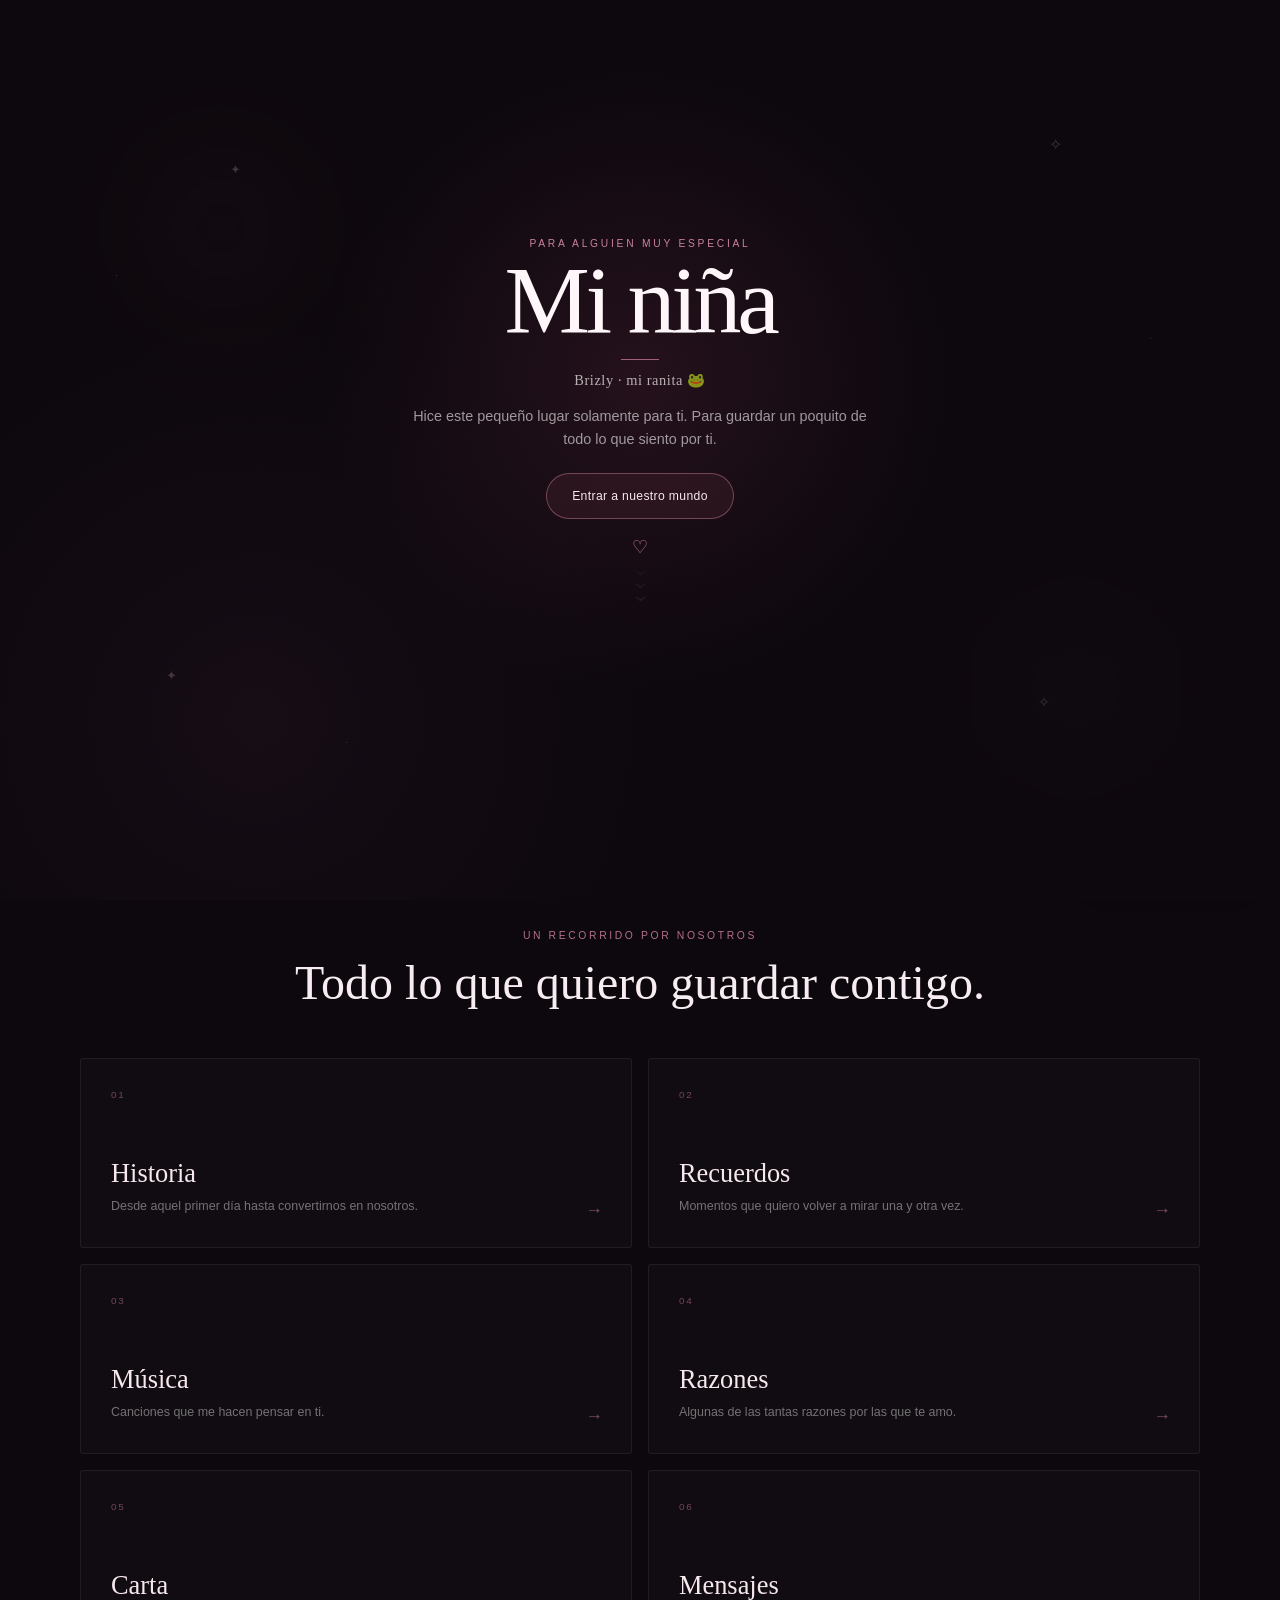
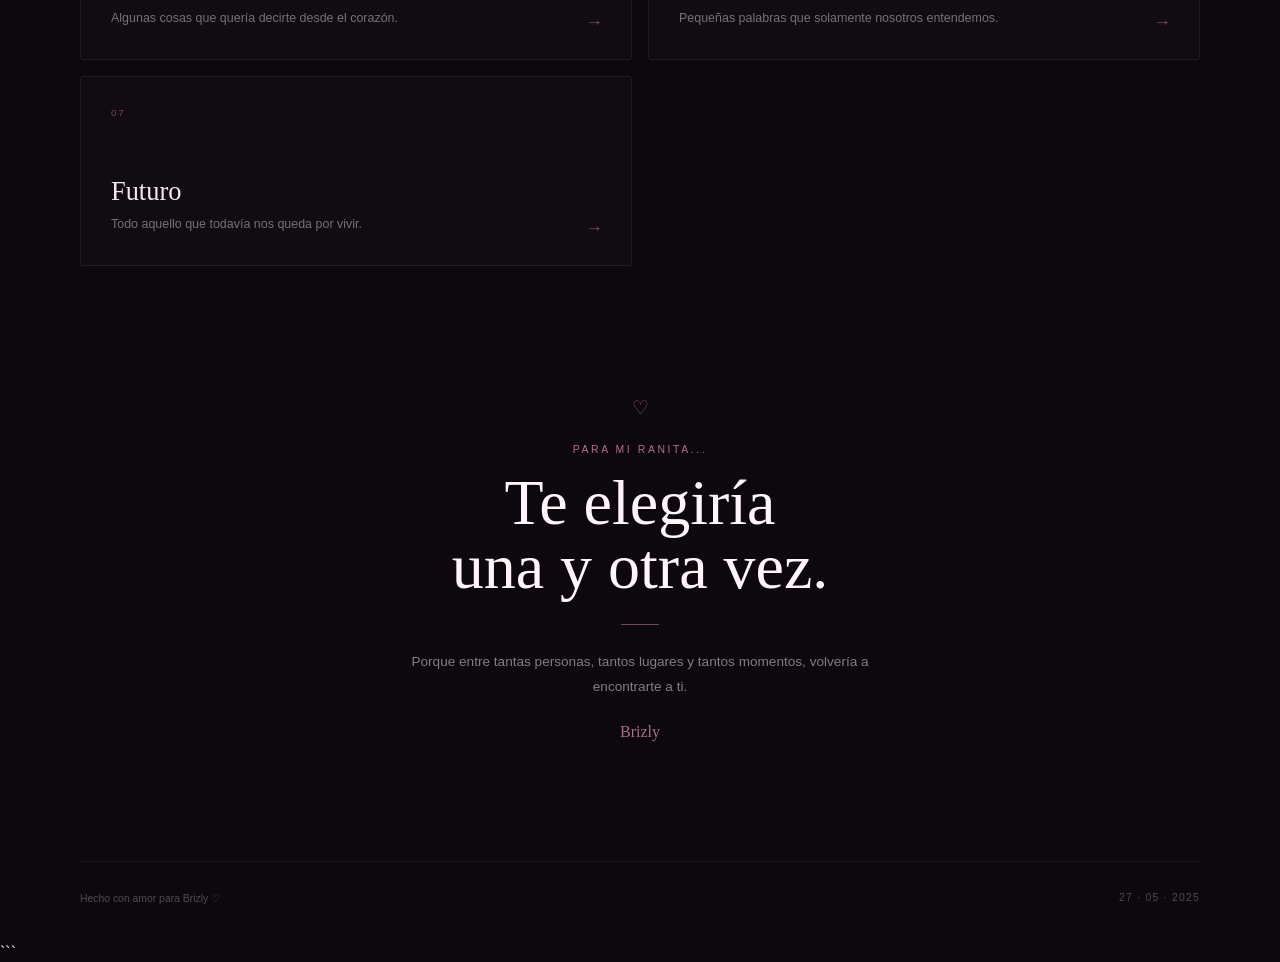
==== index.html @ 395d3259 "Add files via upload" ====
```html
<!DOCTYPE html>
<html lang="es">

<head>

    <meta charset="UTF-8">

    <meta
        name="viewport"
        content="width=device-width, initial-scale=1.0"
    >

    <title>Para Brizly ♡</title>

    <link
        rel="stylesheet"
        href="css/style.css"
    >

</head>


<body>


    <!-- =====================================================
         PANTALLA DE BIENVENIDA
         ===================================================== -->

    <section class="welcome-screen">

        <div class="welcome-glow welcome-glow-one"></div>
        <div class="welcome-glow welcome-glow-two"></div>

        <div class="welcome-stars">

            <span>✦</span>
            <span>·</span>
            <span>✧</span>
            <span>·</span>
            <span>✦</span>
            <span>·</span>
            <span>✧</span>

        </div>


        <div class="welcome-content">

            <p class="welcome-small">
                Para alguien muy especial
            </p>


            <h1>
                Mi niña
            </h1>


            <div class="welcome-line"></div>


            <p class="welcome-ranita">
                Brizly · mi ranita 🐸
            </p>


            <p class="welcome-description">

                Hice este pequeño lugar solamente para ti.
                Para guardar un poquito de todo lo que siento
                por ti.

            </p>


            <button class="enter-button">
                Entrar a nuestro mundo
            </button>


            <div class="welcome-heart">
                ♡
            </div>


            <!-- =================================================
                 GUÍA HACIA EL BOTÓN SECRETO
                 ================================================= -->

            <div class="hidden-button-guide">

                <span class="guide-arrow">⌄</span>
                <span class="guide-arrow">⌄</span>
                <span class="guide-arrow">⌄</span>

            </div>


            <!-- =================================================
                 BOTÓN SECRETO
                 ================================================= -->

            <a
                href="pages/mensaje-secreto.html"
                class="secret-button"
                aria-label="Mensaje secreto"
            >
                ♡
            </a>

        </div>

    </section>



    <!-- =====================================================
         REPRODUCTOR DE MÚSICA PERMANENTE
         
         IMPORTANTE:
         Este elemento está FUERA del contenido SPA.
         Por eso no se destruye al cambiar de sección.
         ===================================================== -->

    <audio
        id="love-audio"
        preload="auto"
    >

        <source
            src="audio/nuestra-cancion.mp3"
            type="audio/mpeg"
        >

        Tu navegador no puede reproducir este audio.

    </audio>


    <div class="love-music-player">

        <button
            type="button"
            class="music-toggle"
            id="music-toggle"
            aria-label="Reproducir nuestra canción"
        >
            ♫
        </button>


        <div class="music-player-info">

            <span class="music-player-label">
                Nuestra canción
            </span>


            <span
                class="music-player-status"
                id="music-status"
            >
                Pausada
            </span>

        </div>

    </div>



    <!-- =====================================================
         MENÚ PRINCIPAL
         ===================================================== -->

    <main
        class="home-screen"
        id="menu"
    >


        <header class="site-header">

            <a
                href="index.html#menu"
                class="site-logo"
            >
                Brizly <span>♡</span>
            </a>


            <nav class="site-nav">

                <a href="pages/historia.html">
                    Historia
                </a>

                <a href="pages/recuerdos.html">
                    Recuerdos
                </a>

                <a href="pages/musica.html">
                    Música
                </a>

                <a href="pages/razones.html">
                    Razones
                </a>

                <a href="pages/carta.html">
                    Carta
                </a>

                <a href="pages/mensajes.html">
                    Mensajes
                </a>

                <a href="pages/futuro.html">
                    Futuro
                </a>

            </nav>

        </header>



        <!-- =====================================================
             HERO
             ===================================================== -->

        <section class="home-hero">

            <div class="home-hero-glow"></div>


            <p class="eyebrow">
                Nuestro pequeño mundo
            </p>


            <h2>

                Mi niña,<br>
                mi ranita.

            </h2>


            <div class="hero-line"></div>


            <p class="home-intro">

                No tomes este pequeño obsequio como una despedida
                o algo malo, quisiera que lo tomes como lo que es,
                un homenaje al amor ♡

            </p>

        </section>



        <!-- =====================================================
             CONTADOR
             ===================================================== -->

        <section class="love-counter">

            <div class="love-counter-label">
                Desde aquel día...
            </div>


            <div class="love-counter-values">

                <div class="counter-unit">

                    <strong id="counter-years">
                        0
                    </strong>

                    <span>
                        años
                    </span>

                </div>


                <div class="counter-separator">
                    ·
                </div>


                <div class="counter-unit">

                    <strong id="counter-months">
                        0
                    </strong>

                    <span>
                        meses
                    </span>

                </div>


                <div class="counter-separator">
                    ·
                </div>


                <div class="counter-unit">

                    <strong id="counter-days">
                        0
                    </strong>

                    <span>
                        días
                    </span>

                </div>

            </div>


            <div class="love-counter-date">
                27 · 05 · 2025
            </div>


            <div class="love-counter-running">
                y contando ♡
            </div>

        </section>



        <!-- =====================================================
             MENÚ DE SECCIONES
             ===================================================== -->

        <section class="home-menu">

            <div class="section-heading">

                <p class="eyebrow">
                    Un recorrido por nosotros
                </p>


                <h3>
                    Todo lo que quiero guardar contigo.
                </h3>

            </div>



            <div class="menu-grid">


                <!-- HISTORIA -->

                <a
                    href="pages/historia.html"
                    class="menu-card menu-card-history"
                >

                    <span class="menu-number">
                        01
                    </span>


                    <div class="menu-card-content">

                        <h4>
                            Historia
                        </h4>

                        <p>

                            Desde aquel primer día
                            hasta convertirnos en nosotros.

                        </p>

                    </div>


                    <span class="menu-arrow">
                        →
                    </span>

                </a>



                <!-- RECUERDOS -->

                <a
                    href="pages/recuerdos.html"
                    class="menu-card menu-card-memories"
                >

                    <span class="menu-number">
                        02
                    </span>


                    <div class="menu-card-content">

                        <h4>
                            Recuerdos
                        </h4>

                        <p>

                            Momentos que quiero volver
                            a mirar una y otra vez.

                        </p>

                    </div>


                    <span class="menu-arrow">
                        →
                    </span>

                </a>



                <!-- MÚSICA -->

                <a
                    href="pages/musica.html"
                    class="menu-card menu-card-music"
                >

                    <span class="menu-number">
                        03
                    </span>


                    <div class="menu-card-content">

                        <h4>
                            Música
                        </h4>

                        <p>

                            Canciones que me hacen
                            pensar en ti.

                        </p>

                    </div>


                    <span class="menu-arrow">
                        →
                    </span>

                </a>



                <!-- RAZONES -->

                <a
                    href="pages/razones.html"
                    class="menu-card menu-card-reasons"
                >

                    <span class="menu-number">
                        04
                    </span>


                    <div class="menu-card-content">

                        <h4>
                            Razones
                        </h4>

                        <p>

                            Algunas de las tantas razones
                            por las que te amo.

                        </p>

                    </div>


                    <span class="menu-arrow">
                        →
                    </span>

                </a>



                <!-- CARTA -->

                <a
                    href="pages/carta.html"
                    class="menu-card menu-card-letter"
                >

                    <span class="menu-number">
                        05
                    </span>


                    <div class="menu-card-content">

                        <h4>
                            Carta
                        </h4>

                        <p>

                            Algunas cosas que quería
                            decirte desde el corazón.

                        </p>

                    </div>


                    <span class="menu-arrow">
                        →
                    </span>

                </a>



                <!-- MENSAJES -->

                <a
                    href="pages/mensajes.html"
                    class="menu-card menu-card-messages"
                >

                    <span class="menu-number">
                        06
                    </span>


                    <div class="menu-card-content">

                        <h4>
                            Mensajes
                        </h4>

                        <p>

                            Pequeñas palabras que
                            solamente nosotros entendemos.

                        </p>

                    </div>


                    <span class="menu-arrow">
                        →
                    </span>

                </a>



                <!-- FUTURO -->

                <a
                    href="pages/futuro.html"
                    class="menu-card menu-card-future"
                >

                    <span class="menu-number">
                        07
                    </span>


                    <div class="menu-card-content">

                        <h4>
                            Futuro
                        </h4>

                        <p>

                            Todo aquello que todavía
                            nos queda por vivir.

                        </p>

                    </div>


                    <span class="menu-arrow">
                        →
                    </span>

                </a>


            </div>

        </section>



        <!-- =====================================================
             FINAL
             ===================================================== -->

        <section class="home-ending">

            <div class="ending-decoration">
                ♡
            </div>


            <p class="eyebrow">
                Para mi ranita...
            </p>


            <h3>

                Te elegiría<br>
                una y otra vez.

            </h3>


            <div class="ending-line"></div>


            <p>

                Porque entre tantas personas,
                tantos lugares y tantos momentos,
                volvería a encontrarte a ti.

            </p>


            <strong>
                Brizly
            </strong>

        </section>



        <!-- =====================================================
             FOOTER
             ===================================================== -->

        <footer class="site-footer">

            <p>
                Hecho con amor para Brizly ♡
            </p>


            <span>
                27 · 05 · 2025
            </span>

        </footer>


    </main>



    <!-- =====================================================
         JAVASCRIPT
         ===================================================== -->

    <script src="Js/script.js"></script>

    <script src="audio/player.js"></script>

    <script src="Js/navigation.js"></script>


</body>

</html>
```
---- css/style.css ----
/* =========================================================
   RESET
   ========================================================= */

* {
    margin: 0;
    padding: 0;
    box-sizing: border-box;
}


html {
    scroll-behavior: smooth;
}


body {
    min-height: 100vh;

    color: #f7edf1;
    background: #0c080d;

    font-family:
        "Segoe UI",
        Arial,
        sans-serif;

    overflow-x: hidden;
}


a {
    color: inherit;
}


button {
    font-family: inherit;
}


/* =========================================================
   PANTALLA DE BIENVENIDA
   ========================================================= */

.welcome-screen {

    position: fixed;

    inset: 0;

    z-index: 100;

    display: flex;

    align-items: center;
    justify-content: center;

    min-height: 100vh;

    overflow: hidden;

    background:
        radial-gradient(
            circle at 50% 42%,
            rgba(125, 49, 78, 0.22),
            transparent 38%
        ),
        radial-gradient(
            circle at 20% 80%,
            rgba(92, 45, 77, 0.13),
            transparent 32%
        ),
        #0c080d;

    transition:
        opacity 0.7s ease,
        visibility 0.7s ease;
}


.welcome-hidden {

    opacity: 0;

    visibility: hidden;

    pointer-events: none;
}


/* =========================================================
   BRILLOS DE FONDO
   ========================================================= */

.welcome-glow {

    position: absolute;

    border-radius: 50%;

    filter: blur(70px);

    pointer-events: none;

    opacity: 0.25;
}


.welcome-glow-one {

    width: 240px;
    height: 240px;

    top: 12%;
    left: 8%;

    background: rgba(151, 63, 97, 0.20);
}


.welcome-glow-two {

    width: 280px;
    height: 280px;

    right: 5%;
    bottom: 8%;

    background: rgba(92, 48, 91, 0.18);
}


/* =========================================================
   ESTRELLAS
   ========================================================= */

.welcome-stars {

    position: absolute;

    inset: 0;

    pointer-events: none;
}


.welcome-stars span {

    position: absolute;

    color: rgba(255, 218, 230, 0.20);

    font-family: Georgia, serif;

    animation:
        welcomeStar 5s ease-in-out infinite;
}


.welcome-stars span:nth-child(1) {
    top: 18%;
    left: 18%;
    font-size: 0.8rem;
}


.welcome-stars span:nth-child(2) {
    top: 30%;
    left: 9%;
    font-size: 0.65rem;
    animation-delay: 0.7s;
}


.welcome-stars span:nth-child(3) {
    top: 15%;
    right: 17%;
    font-size: 1rem;
    animation-delay: 1.2s;
}


.welcome-stars span:nth-child(4) {
    top: 37%;
    right: 10%;
    font-size: 0.55rem;
    animation-delay: 1.8s;
}


.welcome-stars span:nth-child(5) {
    bottom: 24%;
    left: 13%;
    font-size: 0.8rem;
    animation-delay: 2.2s;
}


.welcome-stars span:nth-child(6) {
    bottom: 17%;
    left: 27%;
    font-size: 0.55rem;
    animation-delay: 2.8s;
}


.welcome-stars span:nth-child(7) {
    bottom: 21%;
    right: 18%;
    font-size: 0.9rem;
    animation-delay: 3.2s;
}


@keyframes welcomeStar {

    0%,
    100% {
        opacity: 0.18;
        transform: translateY(0);
    }

    50% {
        opacity: 0.55;
        transform: translateY(-5px);
    }

}


/* =========================================================
   CONTENIDO BIENVENIDA
   ========================================================= */

.welcome-content {

    position: relative;

    z-index: 3;

    width: min(620px, 88%);

    display: flex;

    flex-direction: column;

    align-items: center;

    justify-content: center;

    text-align: center;

    transform: translateY(-8px);
}


.welcome-small {

    margin-bottom: 9px;

    color: #c9829b;

    font-size: 0.64rem;

    text-transform: uppercase;

    letter-spacing: 0.27em;
}


.welcome-content h1 {

    margin: 0;

    color: #fff6f9;

    font-family:
        Georgia,
        "Times New Roman",
        serif;

    font-size:
        clamp(3.5rem, 8vw, 6rem);

    font-weight: 400;

    line-height: 0.9;

    letter-spacing: -0.045em;
}


.welcome-line {

    width: 38px;

    height: 1px;

    margin: 15px auto 13px;

    background:
        rgba(203, 123, 150, 0.75);
}


.welcome-ranita {

    color:
        rgba(255, 255, 255, 0.68);

    font-family:
        Georgia,
        serif;

    font-size: 0.9rem;

    line-height: 1;

    letter-spacing: 0.04em;
}


.welcome-description {

    max-width: 470px;

    margin: 17px auto 21px;

    color:
        rgba(255, 255, 255, 0.58);

    font-size: 0.9rem;

    line-height: 1.65;
}


/* =========================================================
   BOTÓN ENTRAR
   ========================================================= */

.enter-button {

    display: inline-flex;

    align-items: center;

    justify-content: center;

    min-height: 46px;

    padding: 0 25px;

    border:
        1px solid
        rgba(207, 130, 155, 0.45);

    border-radius: 30px;

    color: #f7e9ee;

    background:
        rgba(128, 62, 85, 0.16);

    text-decoration: none;

    font-size: 0.76rem;

    letter-spacing: 0.03em;

    cursor: pointer;

    transition:
        background 0.3s ease,
        border-color 0.3s ease,
        transform 0.3s ease,
        box-shadow 0.3s ease;
}


.enter-button:hover {

    background:
        rgba(145, 70, 96, 0.28);

    border-color:
        rgba(218, 142, 166, 0.70);

    transform:
        translateY(-2px);

    box-shadow:
        0 10px 30px
        rgba(119, 43, 72, 0.16);
}


/* =========================================================
   CORAZÓN DEBAJO DEL BOTÓN
   ========================================================= */

.welcome-heart {

    margin-top: 17px;

    color: #c87894;

    font-size: 1.15rem;

    animation:
        welcomeHeartPulse
        3s ease-in-out infinite;
}


@keyframes welcomeHeartPulse {

    0%,
    100% {
        opacity: 0.55;
        transform: scale(1);
    }

    50% {
        opacity: 1;
        transform: scale(1.08);
    }

}


/* =========================================================
   FLECHAS HACIA EL BOTÓN SECRETO
   ========================================================= */

.hidden-button-guide {

    position: relative;

    width: 55px;

    height: 52px;

    margin-top: 4px;

    display: flex;

    flex-direction: column;

    align-items: center;

    justify-content: flex-start;

    pointer-events: none;
}


.guide-arrow {

    display: block;

    height: 13px;

    color:
        rgba(200, 120, 148, 0.28);

    font-family:
        Arial,
        sans-serif;

    font-size: 1.15rem;

    font-weight: 300;

    line-height: 13px;

    transform:
        scaleX(1.35);

    animation:
        guideArrow
        2.4s
        ease-in-out
        infinite;
}


.guide-arrow:nth-child(1) {

    animation-delay: 0s;

    opacity: 0.22;
}


.guide-arrow:nth-child(2) {

    animation-delay: 0.18s;

    opacity: 0.30;
}


.guide-arrow:nth-child(3) {

    animation-delay: 0.36s;

    opacity: 0.38;
}


@keyframes guideArrow {

    0%,
    100% {
        transform:
            translateY(-2px)
            scaleX(1.35);
    }

    50% {
        transform:
            translateY(4px)
            scaleX(1.35);
    }

}


/* =========================================================
   BOTÓN SECRETO
   ========================================================= */

.secret-button {

    position: relative;

    display: flex;

    align-items: center;

    justify-content: center;

    width: 34px;

    height: 34px;

    margin-top: -2px;

    border:
        1px solid
        rgba(200, 120, 148, 0.10);

    border-radius: 50%;

    color:
        rgba(255, 220, 230, 0.16);

    background:
        rgba(128, 62, 85, 0.035);

    font-size: 0.85rem;

    line-height: 1;

    text-decoration: none;

    cursor: pointer;

    opacity: 0.16;

    transition:
        opacity 0.4s ease,
        border-color 0.4s ease,
        background 0.4s ease,
        transform 0.4s ease,
        box-shadow 0.4s ease;
}


.secret-button:hover {

    opacity: 0.85;

    border-color:
        rgba(200, 120, 148, 0.48);

    background:
        rgba(128, 62, 85, 0.16);

    color:
        rgba(255, 225, 235, 0.90);

    transform:
        scale(1.10);

    box-shadow:
        0 0 12px
        rgba(190, 91, 125, 0.16),

        0 0 28px
        rgba(190, 91, 125, 0.08);
}


.secret-button::after {

    content: "";

    position: absolute;

    inset: -5px;

    border-radius: 50%;

    border:
        1px solid
        rgba(200, 120, 148, 0.06);

    opacity: 0;

    transform:
        scale(0.8);

    transition:
        opacity 0.4s ease,
        transform 0.4s ease;
}


.secret-button:hover::after {

    opacity: 1;

    transform:
        scale(1);

    animation:
        secretGlow
        2s
        ease-in-out
        infinite;
}


@keyframes secretGlow {

    0%,
    100% {
        opacity: 0.25;
    }

    50% {
        opacity: 0.65;
    }

}


/* =========================================================
   HOME
   ========================================================= */

.home-screen {

    min-height: 100vh;

    background:
        radial-gradient(
            circle at 50% 0%,
            rgba(121, 50, 77, 0.12),
            transparent 32%
        ),
        #0c080d;

    opacity: 0;

    visibility: hidden;

    transition:
        opacity 0.8s ease,
        visibility 0.8s ease;
}


.home-visible {

    opacity: 1;

    visibility: visible;
}


/* =========================================================
   HEADER
   ========================================================= */

.site-header {

    position: relative;

    z-index: 20;

    width: min(1120px, 90%);

    margin: auto;

    padding: 27px 0;

    display: flex;

    align-items: center;

    justify-content: space-between;

    border-bottom:
        1px solid
        rgba(255, 255, 255, 0.055);
}


.site-logo {

    color: #f5dce5;

    font-family:
        Georgia,
        serif;

    font-size: 1.25rem;

    text-decoration: none;
}


.site-logo span {

    color: #bd6e8b;
}


.site-nav {

    display: flex;

    align-items: center;

    gap: 24px;
}


.site-nav a {

    color:
        rgba(255, 255, 255, 0.52);

    font-size: 0.72rem;

    text-decoration: none;

    transition:
        color 0.25s ease;
}


.site-nav a:hover {

    color: #e7a5ba;
}


/* =========================================================
   HOME HERO
   ========================================================= */

.home-hero {

    position: relative;

    width: min(900px, 90%);

    margin: auto;

    padding:
        125px
        0
        105px;

    text-align: center;
}


.home-hero-glow {

    position: absolute;

    width: 360px;
    height: 360px;

    top: 25px;
    left: 50%;

    transform:
        translateX(-50%);

    border-radius: 50%;

    background:
        rgba(124, 51, 80, 0.08);

    filter:
        blur(80px);

    pointer-events: none;
}


.eyebrow {

    color: #b66f88;

    font-size: 0.65rem;

    text-transform: uppercase;

    letter-spacing: 0.25em;
}


.home-hero h2 {

    position: relative;

    margin-top: 18px;

    color: #fff5f8;

    font-family:
        Georgia,
        serif;

    font-size:
        clamp(3.2rem, 7vw, 6rem);

    font-weight: 400;

    line-height: 0.98;

    letter-spacing: -0.04em;
}


.hero-line {

    width: 44px;

    height: 1px;

    margin: 27px auto;

    background:
        rgba(203, 123, 150, 0.60);
}


.home-intro {

    width: min(620px, 100%);

    margin: auto;

    color:
        rgba(255, 255, 255, 0.55);

    font-size: 0.95rem;

    line-height: 1.8;
}


/* =========================================================
   CONTADOR
   ========================================================= */

.love-counter {

    width: min(720px, 90%);

    margin:
        0 auto
        80px;

    padding:
        34px 25px;

    text-align: center;

    border-top:
        1px solid
        rgba(203, 123, 150, 0.14);

    border-bottom:
        1px solid
        rgba(203, 123, 150, 0.14);
}


.love-counter-label {

    margin-bottom: 18px;

    color:
        rgba(255, 255, 255, 0.48);

    font-family:
        Georgia,
        serif;

    font-size: 0.9rem;
}


.love-counter-values {

    display: flex;

    align-items: center;

    justify-content: center;

    gap: 20px;
}


.counter-unit {

    display: flex;

    flex-direction: column;

    gap: 4px;
}


.counter-unit strong {

    color: #f5dce5;

    font-family:
        Georgia,
        serif;

    font-size: 1.9rem;

    font-weight: 400;
}


.counter-unit span {

    color:
        rgba(255, 255, 255, 0.38);

    font-size: 0.62rem;

    text-transform: uppercase;

    letter-spacing: 0.14em;
}


.counter-separator {

    color:
        rgba(198, 112, 143, 0.50);

    font-size: 1.2rem;
}


.love-counter-date {

    margin-top: 20px;

    color:
        rgba(255, 255, 255, 0.30);

    font-size: 0.64rem;

    letter-spacing: 0.18em;
}


.love-counter-running {

    margin-top: 8px;

    color:
        rgba(199, 119, 147, 0.62);

    font-family:
        Georgia,
        serif;

    font-size: 0.75rem;
}


/* =========================================================
   MENÚ
   ========================================================= */

.home-menu {

    width: min(1120px, 90%);

    margin:
        0 auto
        130px;
}


.section-heading {

    margin-bottom: 48px;

    text-align: center;
}


.section-heading h3 {

    margin-top: 14px;

    color: #f7edf1;

    font-family:
        Georgia,
        serif;

    font-size:
        clamp(1.8rem, 4vw, 3rem);

    font-weight: 400;
}


.menu-grid {

    display: grid;

    grid-template-columns:
        repeat(2, 1fr);

    gap: 16px;
}


.menu-card {

    position: relative;

    min-height: 190px;

    padding: 30px;

    display: flex;

    flex-direction: column;

    justify-content: space-between;

    overflow: hidden;

    border:
        1px solid
        rgba(255, 255, 255, 0.065);

    border-radius: 3px;

    background:
        rgba(255, 255, 255, 0.018);

    text-decoration: none;

    transition:
        transform 0.35s ease,
        border-color 0.35s ease,
        background 0.35s ease;
}


.menu-card:hover {

    transform:
        translateY(-4px);

    border-color:
        rgba(202, 118, 148, 0.26);

    background:
        rgba(255, 255, 255, 0.035);
}


.menu-number {

    color:
        rgba(196, 116, 143, 0.55);

    font-size: 0.62rem;

    letter-spacing: 0.18em;
}


.menu-card-content {

    max-width: 80%;
}


.menu-card h4 {

    margin-bottom: 8px;

    color: #f7e8ed;

    font-family:
        Georgia,
        serif;

    font-size: 1.65rem;

    font-weight: 400;
}


.menu-card p {

    color:
        rgba(255, 255, 255, 0.42);

    font-size: 0.78rem;

    line-height: 1.6;
}


.menu-arrow {

    position: absolute;

    right: 28px;
    bottom: 26px;

    color:
        rgba(201, 120, 148, 0.60);

    font-size: 1.1rem;

    transition:
        transform 0.3s ease;
}


.menu-card:hover .menu-arrow {

    transform:
        translateX(5px);
}


/* =========================================================
   FINAL HOME
   ========================================================= */

.home-ending {

    width: min(720px, 90%);

    margin:
        0 auto
        120px;

    text-align: center;
}


.ending-decoration {

    margin-bottom: 25px;

    color:
        rgba(196, 112, 142, 0.65);

    font-size: 1.2rem;
}


.home-ending h3 {

    margin-top: 16px;

    color: #fff4f7;

    font-family:
        Georgia,
        serif;

    font-size:
        clamp(2.4rem, 5vw, 4.3rem);

    font-weight: 400;

    line-height: 1;
}


.ending-line {

    width: 38px;

    height: 1px;

    margin: 25px auto;

    background:
        rgba(203, 123, 150, 0.55);
}


.home-ending p:not(.eyebrow) {

    max-width: 500px;

    margin: auto;

    color:
        rgba(255, 255, 255, 0.48);

    font-size: 0.85rem;

    line-height: 1.8;
}


.home-ending strong {

    display: block;

    margin-top: 24px;

    color:
        rgba(224, 153, 174, 0.72);

    font-family:
        Georgia,
        serif;

    font-size: 1rem;

    font-weight: 400;
}


/* =========================================================
   FOOTER
   ========================================================= */

.site-footer {

    width: min(1120px, 90%);

    margin: auto;

    padding:
        30px 0
        40px;

    display: flex;

    justify-content: space-between;

    border-top:
        1px solid
        rgba(255, 255, 255, 0.05);

    color:
        rgba(255, 255, 255, 0.27);

    font-size: 0.65rem;
}


.site-footer span {

    letter-spacing: 0.12em;
}


/* =========================================================
   TRANSICIONES
   ========================================================= */

body.page-exit {

    opacity: 0;

    transition:
        opacity 0.5s ease;
}


/* =========================================================
   TABLET
   ========================================================= */

@media (max-width: 900px) {

    .site-nav {
        gap: 14px;
    }

    .site-nav a {
        font-size: 0.67rem;
    }

    .menu-grid {
        grid-template-columns: 1fr;
    }

}


/* =========================================================
   MÓVIL
   ========================================================= */

@media (max-width: 600px) {

    .welcome-content {

        width: 90%;

        transform:
            translateY(-5px);
    }


    .welcome-small {

        margin-bottom: 8px;

        font-size: 0.55rem;

        letter-spacing: 0.20em;
    }


    .welcome-content h1 {

        font-size:
            clamp(3rem, 15vw, 4.2rem);

        line-height: 0.92;
    }


    .welcome-line {

        width: 32px;

        margin:
            13px auto
            11px;
    }


    .welcome-ranita {

        font-size: 0.82rem;
    }


    .welcome-description {

        max-width: 330px;

        margin:
            14px auto
            19px;

        font-size: 0.82rem;

        line-height: 1.65;
    }


    .enter-button {

        min-height: 44px;

        padding:
            0 21px;

        font-size: 0.72rem;
    }


    .welcome-heart {

        margin-top: 14px;

        font-size: 1.05rem;
    }


    .hidden-button-guide {

        width: 48px;

        height: 46px;

        margin-top: 2px;
    }


    .guide-arrow {

        font-size: 1rem;

        height: 12px;

        line-height: 12px;
    }


    .secret-button {

        width: 31px;

        height: 31px;

        font-size: 0.78rem;
    }


    .site-header {

        width: 88%;

        padding:
            20px 0;

        flex-direction: column;

        gap: 18px;
    }


    .site-nav {

        width: 100%;

        justify-content: center;

        flex-wrap: wrap;

        gap:
            10px 16px;
    }


    .home-hero {

        padding:
            90px
            0
            80px;
    }


    .love-counter-values {

        gap: 12px;
    }


    .counter-unit strong {

        font-size: 1.55rem;
    }


    .home-menu {

        margin-bottom: 90px;
    }


    .menu-card {

        min-height: 175px;

        padding: 25px;
    }


    .home-ending {

        margin-bottom: 90px;
    }


    .site-footer {

        flex-direction: column;

        align-items: center;

        gap: 8px;

        text-align: center;
    }

}


/* =========================================================
   REDUCIR MOVIMIENTO
   ========================================================= */

@media (prefers-reduced-motion: reduce) {

    *,
    *::before,
    *::after {

        scroll-behavior: auto !important;

        animation-duration: 0.01ms !important;

        animation-iteration-count: 1 !important;

        transition-duration: 0.01ms !important;
    }

}
/* =========================================
   REPRODUCTOR DE NUESTRA CANCIÓN
   ========================================= */

.love-music-player {
    position: fixed;
    right: 24px;
    bottom: 24px;
    z-index: 80;

    display: flex;
    align-items: center;
    gap: 11px;

    padding: 8px 13px 8px 8px;

    border: 1px solid rgba(200, 120, 148, 0.16);
    border-radius: 40px;

    background: rgba(15, 9, 14, 0.76);

    backdrop-filter: blur(14px);
    -webkit-backdrop-filter: blur(14px);

    box-shadow:
        0 10px 30px rgba(0, 0, 0, 0.25);

    opacity: 0.82;

    transition:
        opacity 0.3s ease,
        border-color 0.3s ease,
        transform 0.3s ease;
}

.love-music-player:hover {
    opacity: 1;
    border-color: rgba(200, 120, 148, 0.35);
    transform: translateY(-2px);
}

.music-toggle {
    width: 34px;
    height: 34px;

    display: flex;
    align-items: center;
    justify-content: center;

    border: 1px solid rgba(200, 120, 148, 0.25);
    border-radius: 50%;

    color: rgba(255, 225, 235, 0.82);
    background: rgba(128, 62, 85, 0.12);

    font-size: 0.95rem;

    cursor: pointer;

    transition:
        background 0.3s ease,
        border-color 0.3s ease,
        color 0.3s ease,
        transform 0.3s ease;
}

.music-toggle:hover {
    background: rgba(128, 62, 85, 0.28);
    border-color: rgba(200, 120, 148, 0.45);
    color: #fff;
    transform: scale(1.06);
}

.music-player-info {
    display: flex;
    flex-direction: column;
    gap: 2px;

    min-width: 105px;
}

.music-player-label {
    color: rgba(255, 240, 245, 0.82);

    font-family: Georgia, "Times New Roman", serif;

    font-size: 0.76rem;
    letter-spacing: 0.02em;
}

.music-player-status {
    color: rgba(255, 255, 255, 0.38);

    font-size: 0.57rem;
    letter-spacing: 0.08em;
    text-transform: uppercase;
}


/* =========================================
   MÓVIL
   ========================================= */

@media (max-width: 600px) {

    .love-music-player {
        right: 14px;
        bottom: 14px;

        padding: 7px 10px 7px 7px;

        gap: 9px;
    }

    .music-toggle {
        width: 31px;
        height: 31px;

        font-size: 0.85rem;
    }

    .music-player-info {
        min-width: 88px;
    }

    .music-player-label {
        font-size: 0.69rem;
    }

    .music-player-status {
        font-size: 0.52rem;
    }

}
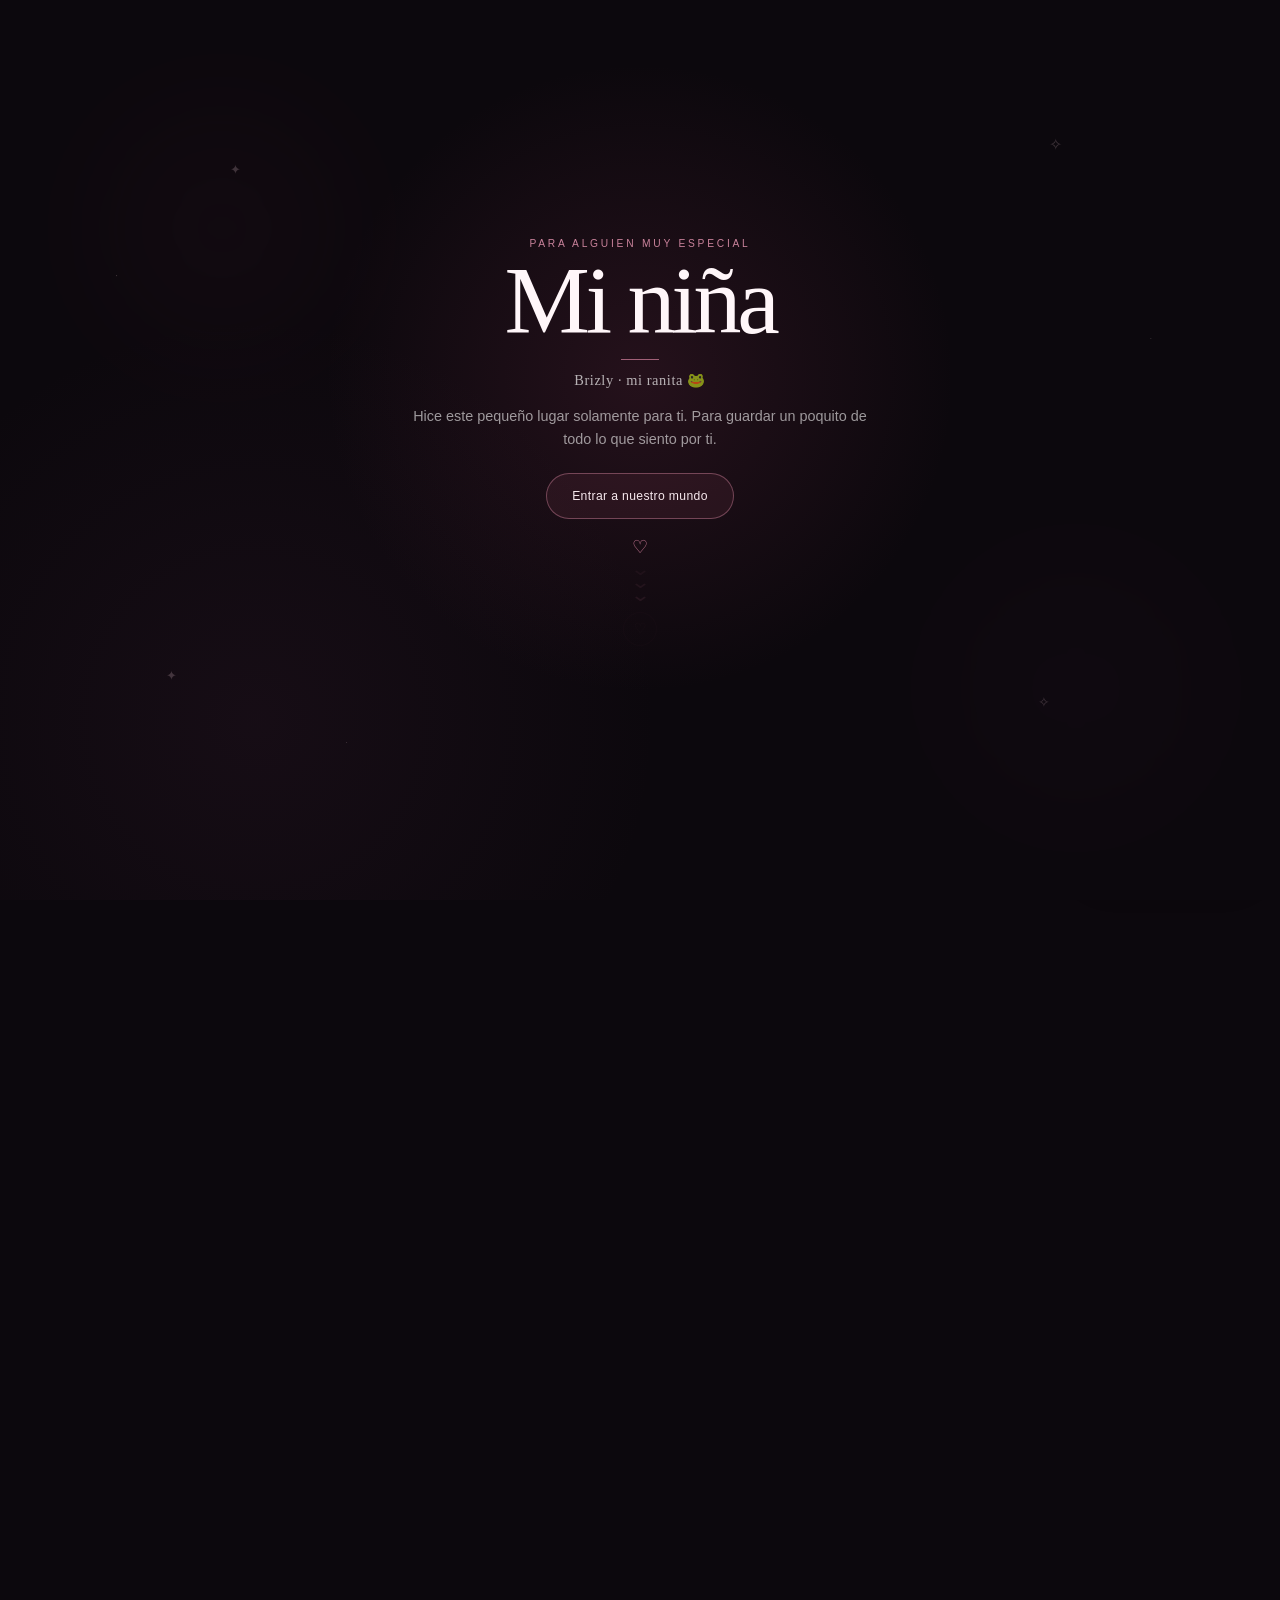
==== commit 3676a685: "Subir pagina2 completa con audio" ====
--- a/index.html
+++ b/index.html
@@ -1,705 +1,779 @@
-```html
-<!DOCTYPE html>
-<html lang="es">
-
-<head>
-
-    <meta charset="UTF-8">
-
-    <meta
-        name="viewport"
-        content="width=device-width, initial-scale=1.0"
-    >
-
-    <title>Para Brizly ♡</title>
-
-    <link
-        rel="stylesheet"
-        href="css/style.css"
-    >
-
-</head>
-
-
-<body>
-
-
-    <!-- =====================================================
-         PANTALLA DE BIENVENIDA
-         ===================================================== -->
-
-    <section class="welcome-screen">
-
-        <div class="welcome-glow welcome-glow-one"></div>
-        <div class="welcome-glow welcome-glow-two"></div>
-
-        <div class="welcome-stars">
-
-            <span>✦</span>
-            <span>·</span>
-            <span>✧</span>
-            <span>·</span>
-            <span>✦</span>
-            <span>·</span>
-            <span>✧</span>
-
-        </div>
-
-
-        <div class="welcome-content">
-
-            <p class="welcome-small">
-                Para alguien muy especial
-            </p>
-
-
-            <h1>
-                Mi niña
-            </h1>
-
-
-            <div class="welcome-line"></div>
-
-
-            <p class="welcome-ranita">
-                Brizly · mi ranita 🐸
-            </p>
-
-
-            <p class="welcome-description">
-
-                Hice este pequeño lugar solamente para ti.
-                Para guardar un poquito de todo lo que siento
-                por ti.
-
-            </p>
-
-
-            <button class="enter-button">
-                Entrar a nuestro mundo
-            </button>
-
-
-            <div class="welcome-heart">
-                ♡
-            </div>
-
-
-            <!-- =================================================
-                 GUÍA HACIA EL BOTÓN SECRETO
-                 ================================================= -->
-
-            <div class="hidden-button-guide">
-
-                <span class="guide-arrow">⌄</span>
-                <span class="guide-arrow">⌄</span>
-                <span class="guide-arrow">⌄</span>
-
-            </div>
-
-
-            <!-- =================================================
-                 BOTÓN SECRETO
-                 ================================================= -->
-
-            <a
-                href="pages/mensaje-secreto.html"
-                class="secret-button"
-                aria-label="Mensaje secreto"
-            >
-                ♡
-            </a>
-
-        </div>
-
-    </section>
-
-
-
-    <!-- =====================================================
-         REPRODUCTOR DE MÚSICA PERMANENTE
-         
-         IMPORTANTE:
-         Este elemento está FUERA del contenido SPA.
-         Por eso no se destruye al cambiar de sección.
-         ===================================================== -->
-
-    <audio
-        id="love-audio"
-        preload="auto"
-    >
-
-        <source
-            src="audio/nuestra-cancion.mp3"
-            type="audio/mpeg"
-        >
-
-        Tu navegador no puede reproducir este audio.
-
-    </audio>
-
-
-    <div class="love-music-player">
-
-        <button
-            type="button"
-            class="music-toggle"
-            id="music-toggle"
-            aria-label="Reproducir nuestra canción"
-        >
-            ♫
-        </button>
-
-
-        <div class="music-player-info">
-
-            <span class="music-player-label">
-                Nuestra canción
-            </span>
-
-
-            <span
-                class="music-player-status"
-                id="music-status"
-            >
-                Pausada
-            </span>
-
-        </div>
-
-    </div>
-
-
-
-    <!-- =====================================================
-         MENÚ PRINCIPAL
-         ===================================================== -->
-
-    <main
-        class="home-screen"
-        id="menu"
-    >
-
-
-        <header class="site-header">
-
-            <a
-                href="index.html#menu"
-                class="site-logo"
-            >
-                Brizly <span>♡</span>
-            </a>
-
-
-            <nav class="site-nav">
-
-                <a href="pages/historia.html">
-                    Historia
-                </a>
-
-                <a href="pages/recuerdos.html">
-                    Recuerdos
-                </a>
-
-                <a href="pages/musica.html">
-                    Música
-                </a>
-
-                <a href="pages/razones.html">
-                    Razones
-                </a>
-
-                <a href="pages/carta.html">
-                    Carta
-                </a>
-
-                <a href="pages/mensajes.html">
-                    Mensajes
-                </a>
-
-                <a href="pages/futuro.html">
-                    Futuro
-                </a>
-
-            </nav>
-
-        </header>
-
-
-
-        <!-- =====================================================
-             HERO
-             ===================================================== -->
-
-        <section class="home-hero">
-
-            <div class="home-hero-glow"></div>
-
-
-            <p class="eyebrow">
-                Nuestro pequeño mundo
-            </p>
-
-
-            <h2>
-
-                Mi niña,<br>
-                mi ranita.
-
-            </h2>
-
-
-            <div class="hero-line"></div>
-
-
-            <p class="home-intro">
-
-                No tomes este pequeño obsequio como una despedida
-                o algo malo, quisiera que lo tomes como lo que es,
-                un homenaje al amor ♡
-
-            </p>
-
-        </section>
-
-
-
-        <!-- =====================================================
-             CONTADOR
-             ===================================================== -->
-
-        <section class="love-counter">
-
-            <div class="love-counter-label">
-                Desde aquel día...
-            </div>
-
-
-            <div class="love-counter-values">
-
-                <div class="counter-unit">
-
-                    <strong id="counter-years">
-                        0
-                    </strong>
-
-                    <span>
-                        años
-                    </span>
-
-                </div>
-
-
-                <div class="counter-separator">
-                    ·
-                </div>
-
-
-                <div class="counter-unit">
-
-                    <strong id="counter-months">
-                        0
-                    </strong>
-
-                    <span>
-                        meses
-                    </span>
-
-                </div>
-
-
-                <div class="counter-separator">
-                    ·
-                </div>
-
-
-                <div class="counter-unit">
-
-                    <strong id="counter-days">
-                        0
-                    </strong>
-
-                    <span>
-                        días
-                    </span>
-
-                </div>
-
-            </div>
-
-
-            <div class="love-counter-date">
-                27 · 05 · 2025
-            </div>
-
-
-            <div class="love-counter-running">
-                y contando ♡
-            </div>
-
-        </section>
-
-
-
-        <!-- =====================================================
-             MENÚ DE SECCIONES
-             ===================================================== -->
-
-        <section class="home-menu">
-
-            <div class="section-heading">
-
-                <p class="eyebrow">
-                    Un recorrido por nosotros
-                </p>
-
-
-                <h3>
-                    Todo lo que quiero guardar contigo.
-                </h3>
-
-            </div>
-
-
-
-            <div class="menu-grid">
-
-
-                <!-- HISTORIA -->
-
-                <a
-                    href="pages/historia.html"
-                    class="menu-card menu-card-history"
-                >
-
-                    <span class="menu-number">
-                        01
-                    </span>
-
-
-                    <div class="menu-card-content">
-
-                        <h4>
-                            Historia
-                        </h4>
-
-                        <p>
-
-                            Desde aquel primer día
-                            hasta convertirnos en nosotros.
-
-                        </p>
-
-                    </div>
-
-
-                    <span class="menu-arrow">
-                        →
-                    </span>
-
-                </a>
-
-
-
-                <!-- RECUERDOS -->
-
-                <a
-                    href="pages/recuerdos.html"
-                    class="menu-card menu-card-memories"
-                >
-
-                    <span class="menu-number">
-                        02
-                    </span>
-
-
-                    <div class="menu-card-content">
-
-                        <h4>
-                            Recuerdos
-                        </h4>
-
-                        <p>
-
-                            Momentos que quiero volver
-                            a mirar una y otra vez.
-
-                        </p>
-
-                    </div>
-
-
-                    <span class="menu-arrow">
-                        →
-                    </span>
-
-                </a>
-
-
-
-                <!-- MÚSICA -->
-
-                <a
-                    href="pages/musica.html"
-                    class="menu-card menu-card-music"
-                >
-
-                    <span class="menu-number">
-                        03
-                    </span>
-
-
-                    <div class="menu-card-content">
-
-                        <h4>
-                            Música
-                        </h4>
-
-                        <p>
-
-                            Canciones que me hacen
-                            pensar en ti.
-
-                        </p>
-
-                    </div>
-
-
-                    <span class="menu-arrow">
-                        →
-                    </span>
-
-                </a>
-
-
-
-                <!-- RAZONES -->
-
-                <a
-                    href="pages/razones.html"
-                    class="menu-card menu-card-reasons"
-                >
-
-                    <span class="menu-number">
-                        04
-                    </span>
-
-
-                    <div class="menu-card-content">
-
-                        <h4>
-                            Razones
-                        </h4>
-
-                        <p>
-
-                            Algunas de las tantas razones
-                            por las que te amo.
-
-                        </p>
-
-                    </div>
-
-
-                    <span class="menu-arrow">
-                        →
-                    </span>
-
-                </a>
-
-
-
-                <!-- CARTA -->
-
-                <a
-                    href="pages/carta.html"
-                    class="menu-card menu-card-letter"
-                >
-
-                    <span class="menu-number">
-                        05
-                    </span>
-
-
-                    <div class="menu-card-content">
-
-                        <h4>
-                            Carta
-                        </h4>
-
-                        <p>
-
-                            Algunas cosas que quería
-                            decirte desde el corazón.
-
-                        </p>
-
-                    </div>
-
-
-                    <span class="menu-arrow">
-                        →
-                    </span>
-
-                </a>
-
-
-
-                <!-- MENSAJES -->
-
-                <a
-                    href="pages/mensajes.html"
-                    class="menu-card menu-card-messages"
-                >
-
-                    <span class="menu-number">
-                        06
-                    </span>
-
-
-                    <div class="menu-card-content">
-
-                        <h4>
-                            Mensajes
-                        </h4>
-
-                        <p>
-
-                            Pequeñas palabras que
-                            solamente nosotros entendemos.
-
-                        </p>
-
-                    </div>
-
-
-                    <span class="menu-arrow">
-                        →
-                    </span>
-
-                </a>
-
-
-
-                <!-- FUTURO -->
-
-                <a
-                    href="pages/futuro.html"
-                    class="menu-card menu-card-future"
-                >
-
-                    <span class="menu-number">
-                        07
-                    </span>
-
-
-                    <div class="menu-card-content">
-
-                        <h4>
-                            Futuro
-                        </h4>
-
-                        <p>
-
-                            Todo aquello que todavía
-                            nos queda por vivir.
-
-                        </p>
-
-                    </div>
-
-
-                    <span class="menu-arrow">
-                        →
-                    </span>
-
-                </a>
-
-
-            </div>
-
-        </section>
-
-
-
-        <!-- =====================================================
-             FINAL
-             ===================================================== -->
-
-        <section class="home-ending">
-
-            <div class="ending-decoration">
-                ♡
-            </div>
-
-
-            <p class="eyebrow">
-                Para mi ranita...
-            </p>
-
-
-            <h3>
-
-                Te elegiría<br>
-                una y otra vez.
-
-            </h3>
-
-
-            <div class="ending-line"></div>
-
-
-            <p>
-
-                Porque entre tantas personas,
-                tantos lugares y tantos momentos,
-                volvería a encontrarte a ti.
-
-            </p>
-
-
-            <strong>
-                Brizly
-            </strong>
-
-        </section>
-
-
-
-        <!-- =====================================================
-             FOOTER
-             ===================================================== -->
-
-        <footer class="site-footer">
-
-            <p>
-                Hecho con amor para Brizly ♡
-            </p>
-
-
-            <span>
-                27 · 05 · 2025
-            </span>
-
-        </footer>
-
-
-    </main>
-
-
-
-    <!-- =====================================================
-         JAVASCRIPT
-         ===================================================== -->
-
-    <script src="Js/script.js"></script>
-
-    <script src="audio/player.js"></script>
-
-    <script src="Js/navigation.js"></script>
-
-
-</body>
-
-</html>
-```
+<!DOCTYPE html>
+<html lang="es">
+
+<head>
+
+    <meta charset="UTF-8">
+
+    <meta
+        name="viewport"
+        content="width=device-width, initial-scale=1.0"
+    >
+
+    <title>Para Brizly ♡</title>
+
+    <link rel="stylesheet" href="css/style.css">
+    <link rel="stylesheet" href="css/navigation.css">
+
+</head>
+
+
+<body>
+
+    <!-- =====================================================
+         PANTALLA DE BIENVENIDA
+         ===================================================== -->
+
+    <section class="welcome-screen">
+
+        <div class="welcome-glow welcome-glow-one"></div>
+        <div class="welcome-glow welcome-glow-two"></div>
+
+        <div class="welcome-stars">
+            <span>✦</span>
+            <span>·</span>
+            <span>✧</span>
+            <span>·</span>
+            <span>✦</span>
+            <span>·</span>
+            <span>✧</span>
+        </div>
+
+
+        <div class="welcome-content">
+
+            <p class="welcome-small">
+                Para alguien muy especial
+            </p>
+
+
+            <h1>
+                Mi niña
+            </h1>
+
+
+            <div class="welcome-line"></div>
+
+
+            <p class="welcome-ranita">
+                Brizly · mi ranita 🐸
+            </p>
+
+
+            <p class="welcome-description">
+                Hice este pequeño lugar solamente para ti.
+                Para guardar un poquito de todo lo que siento
+                por ti.
+            </p>
+
+
+            <button
+                type="button"
+                class="enter-button"
+            >
+                Entrar a nuestro mundo
+            </button>
+
+
+            <div class="welcome-heart">
+                ♡
+            </div>
+
+
+            <!-- =================================================
+                 GUÍA HACIA EL BOTÓN SECRETO
+                 ================================================= -->
+
+            <div class="hidden-button-guide">
+
+                <span class="guide-arrow">⌄</span>
+                <span class="guide-arrow">⌄</span>
+                <span class="guide-arrow">⌄</span>
+
+            </div>
+
+
+            <!-- =================================================
+                 BOTÓN SECRETO
+                 ================================================= -->
+
+            <a
+                href="pages/mensaje-secreto.html"
+                class="secret-button"
+                aria-label="Mensaje secreto"
+            >
+                ♡
+            </a>
+
+        </div>
+
+    </section>
+
+
+
+    <!-- =====================================================
+         REPRODUCTOR DE MÚSICA PERMANENTE
+
+         Este elemento pertenece al INDEX y permanece fuera
+         de la ventana emergente.
+         ===================================================== -->
+
+    <audio
+        id="love-audio"
+        preload="auto"
+    >
+
+        <source
+            src="audio/nuestra-cancion.mp3"
+            type="audio/mpeg"
+        >
+
+        Tu navegador no puede reproducir este audio.
+
+    </audio>
+
+
+    <div class="love-music-player">
+
+        <button
+            type="button"
+            class="music-toggle"
+            id="music-toggle"
+            aria-label="Reproducir nuestra canción"
+        >
+            ♫
+        </button>
+
+
+        <div class="music-player-info">
+
+            <span class="music-player-label">
+                Nuestra canción
+            </span>
+
+
+            <span
+                class="music-player-status"
+                id="music-status"
+            >
+                Pausada
+            </span>
+
+        </div>
+
+    </div>
+
+
+
+    <!-- =====================================================
+         MENÚ PRINCIPAL
+         ===================================================== -->
+
+    <main
+        class="home-screen"
+        id="menu"
+    >
+
+
+        <!-- =================================================
+             HEADER
+             ================================================= -->
+
+        <header class="site-header">
+
+            <a
+                href="index.html#menu"
+                class="site-logo"
+            >
+                Brizly <span>♡</span>
+            </a>
+
+
+            <nav class="site-nav">
+
+                <a href="pages/historia.html">
+                    Historia
+                </a>
+
+                <a href="pages/recuerdos.html">
+                    Recuerdos
+                </a>
+
+                <a href="pages/musica.html">
+                    Música
+                </a>
+
+                <a href="pages/razones.html">
+                    Razones
+                </a>
+
+                <a href="pages/carta.html">
+                    Carta
+                </a>
+
+                <a href="pages/mensajes.html">
+                    Mensajes
+                </a>
+
+                <a href="pages/futuro.html">
+                    Futuro
+                </a>
+
+            </nav>
+
+        </header>
+
+
+
+        <!-- =====================================================
+             HERO
+             ===================================================== -->
+
+        <section class="home-hero">
+
+            <div class="home-hero-glow"></div>
+
+
+            <p class="eyebrow">
+                Nuestro pequeño mundo
+            </p>
+
+
+            <h2>
+                Mi niña,<br>
+                mi ranita.
+            </h2>
+
+
+            <div class="hero-line"></div>
+
+
+            <p class="home-intro">
+                No tomes este pequeño obsequio como una despedida
+                o algo malo, quisiera que lo tomes como lo que es,
+                un homenaje al amor ♡
+            </p>
+
+        </section>
+
+
+
+        <!-- =====================================================
+             CONTADOR
+             ===================================================== -->
+
+        <section class="love-counter">
+
+            <div class="love-counter-label">
+                Desde aquel día...
+            </div>
+
+
+            <div class="love-counter-values">
+
+
+                <div class="counter-unit">
+
+                    <strong id="counter-years">
+                        0
+                    </strong>
+
+                    <span>
+                        años
+                    </span>
+
+                </div>
+
+
+                <div class="counter-separator">
+                    ·
+                </div>
+
+
+                <div class="counter-unit">
+
+                    <strong id="counter-months">
+                        0
+                    </strong>
+
+                    <span>
+                        meses
+                    </span>
+
+                </div>
+
+
+                <div class="counter-separator">
+                    ·
+                </div>
+
+
+                <div class="counter-unit">
+
+                    <strong id="counter-days">
+                        0
+                    </strong>
+
+                    <span>
+                        días
+                    </span>
+
+                </div>
+
+            </div>
+
+
+            <div class="love-counter-date">
+                27 · 05 · 2025
+            </div>
+
+
+            <div class="love-counter-running">
+                y contando ♡
+            </div>
+
+        </section>
+
+
+
+        <!-- =====================================================
+             MENÚ DE SECCIONES
+             ===================================================== -->
+
+        <section class="home-menu">
+
+
+            <div class="section-heading">
+
+                <p class="eyebrow">
+                    Un recorrido por nosotros
+                </p>
+
+
+                <h3>
+                    Todo lo que quiero guardar contigo.
+                </h3>
+
+            </div>
+
+
+
+            <div class="menu-grid">
+
+
+                <!-- =================================================
+                     HISTORIA
+                     ================================================= -->
+
+                <a
+                    href="pages/historia.html"
+                    class="menu-card menu-card-history"
+                >
+
+                    <span class="menu-number">
+                        01
+                    </span>
+
+
+                    <div class="menu-card-content">
+
+                        <h4>
+                            Historia
+                        </h4>
+
+                        <p>
+                            Desde aquel primer día
+                            hasta convertirnos en nosotros.
+                        </p>
+
+                    </div>
+
+
+                    <span class="menu-arrow">
+                        →
+                    </span>
+
+                </a>
+
+
+
+                <!-- =================================================
+                     RECUERDOS
+                     ================================================= -->
+
+                <a
+                    href="pages/recuerdos.html"
+                    class="menu-card menu-card-memories"
+                >
+
+                    <span class="menu-number">
+                        02
+                    </span>
+
+
+                    <div class="menu-card-content">
+
+                        <h4>
+                            Recuerdos
+                        </h4>
+
+                        <p>
+                            Momentos que quiero volver
+                            a mirar una y otra vez.
+                        </p>
+
+                    </div>
+
+
+                    <span class="menu-arrow">
+                        →
+                    </span>
+
+                </a>
+
+
+
+                <!-- =================================================
+                     MÚSICA
+                     ================================================= -->
+
+                <a
+                    href="pages/musica.html"
+                    class="menu-card menu-card-music"
+                >
+
+                    <span class="menu-number">
+                        03
+                    </span>
+
+
+                    <div class="menu-card-content">
+
+                        <h4>
+                            Música
+                        </h4>
+
+                        <p>
+                            Canciones que me hacen
+                            pensar en ti.
+                        </p>
+
+                    </div>
+
+
+                    <span class="menu-arrow">
+                        →
+                    </span>
+
+                </a>
+
+
+
+                <!-- =================================================
+                     RAZONES
+                     ================================================= -->
+
+                <a
+                    href="pages/razones.html"
+                    class="menu-card menu-card-reasons"
+                >
+
+                    <span class="menu-number">
+                        04
+                    </span>
+
+
+                    <div class="menu-card-content">
+
+                        <h4>
+                            Razones
+                        </h4>
+
+                        <p>
+                            Algunas de las tantas razones
+                            por las que te amo.
+                        </p>
+
+                    </div>
+
+
+                    <span class="menu-arrow">
+                        →
+                    </span>
+
+                </a>
+
+
+
+                <!-- =================================================
+                     CARTA
+                     ================================================= -->
+
+                <a
+                    href="pages/carta.html"
+                    class="menu-card menu-card-letter"
+                >
+
+                    <span class="menu-number">
+                        05
+                    </span>
+
+
+                    <div class="menu-card-content">
+
+                        <h4>
+                            Carta
+                        </h4>
+
+                        <p>
+                            Algunas cosas que quería
+                            decirte desde el corazón.
+                        </p>
+
+                    </div>
+
+
+                    <span class="menu-arrow">
+                        →
+                    </span>
+
+                </a>
+
+
+
+                <!-- =================================================
+                     MENSAJES
+                     ================================================= -->
+
+                <a
+                    href="pages/mensajes.html"
+                    class="menu-card menu-card-messages"
+                >
+
+                    <span class="menu-number">
+                        06
+                    </span>
+
+
+                    <div class="menu-card-content">
+
+                        <h4>
+                            Mensajes
+                        </h4>
+
+                        <p>
+                            Pequeñas palabras que
+                            solamente nosotros entendemos.
+                        </p>
+
+                    </div>
+
+
+                    <span class="menu-arrow">
+                        →
+                    </span>
+
+                </a>
+
+
+
+                <!-- =================================================
+                     FUTURO
+                     ================================================= -->
+
+                <a
+                    href="pages/futuro.html"
+                    class="menu-card menu-card-future"
+                >
+
+                    <span class="menu-number">
+                        07
+                    </span>
+
+
+                    <div class="menu-card-content">
+
+                        <h4>
+                            Futuro
+                        </h4>
+
+                        <p>
+                            Todo aquello que todavía
+                            nos queda por vivir.
+                        </p>
+
+                    </div>
+
+
+                    <span class="menu-arrow">
+                        →
+                    </span>
+
+                </a>
+
+
+            </div>
+
+        </section>
+
+
+
+        <!-- =====================================================
+             FINAL
+             ===================================================== -->
+
+        <section class="home-ending">
+
+
+            <div class="ending-decoration">
+                ♡
+            </div>
+
+
+            <p class="eyebrow">
+                Para mi ranita...
+            </p>
+
+
+            <h3>
+                Te elegiría<br>
+                una y otra vez.
+            </h3>
+
+
+            <div class="ending-line"></div>
+
+
+            <p>
+                Porque entre tantas personas,
+                tantos lugares y tantos momentos,
+                volvería a encontrarte a ti.
+            </p>
+
+
+            <strong>
+                Brizly
+            </strong>
+
+        </section>
+
+
+
+        <!-- =====================================================
+             FOOTER
+             ===================================================== -->
+
+        <footer class="site-footer">
+
+            <p>
+                Hecho con amor para Brizly ♡
+            </p>
+
+
+            <span>
+                27 · 05 · 2025
+            </span>
+
+        </footer>
+
+
+    </main>
+
+
+
+    <!-- =====================================================
+         VENTANA DE NAVEGACIÓN
+
+         El contenido de las páginas internas se cargará aquí
+         sin abandonar el INDEX.
+         ===================================================== -->
+
+    <div
+        id="page-modal"
+        class="page-modal"
+        aria-hidden="true"
+    >
+
+        <div class="page-modal-backdrop"></div>
+
+
+        <section
+            class="page-modal-window"
+            role="dialog"
+            aria-modal="true"
+            aria-labelledby="page-modal-title"
+        >
+
+
+            <header class="page-modal-header">
+
+                <div class="page-modal-title-wrap">
+
+                    <span
+                        class="page-modal-small-title"
+                        id="page-modal-section"
+                    >
+                        Nuestro mundo
+                    </span>
+
+
+                    <h2 id="page-modal-title">
+                        Brizly ♡
+                    </h2>
+
+                </div>
+
+
+                <button
+                    type="button"
+                    id="page-modal-close"
+                    class="page-modal-close"
+                    aria-label="Cerrar"
+                >
+                    ×
+                </button>
+
+            </header>
+
+
+
+            <div
+                id="page-modal-content"
+                class="page-modal-content"
+            >
+
+                <div class="page-modal-loading">
+
+                    <span class="page-modal-loading-heart">
+                        ♡
+                    </span>
+
+                    <span>
+                        Preparando nuestro pequeño mundo...
+                    </span>
+
+                </div>
+
+            </div>
+
+
+        </section>
+
+    </div>
+
+
+
+    <!-- =====================================================
+         SCRIPTS
+         ===================================================== -->
+
+    <script src="Js/script.js"></script>
+
+    <script src="audio/player.js"></script>
+
+    <script src="Js/navigation.js"></script>
+
+
+</body>
+
+</html>
--- a/css/style.css
+++ b/css/style.css
@@ -1,1684 +1,1684 @@
-/* =========================================================
-   RESET
-   ========================================================= */
-
-* {
-    margin: 0;
-    padding: 0;
-    box-sizing: border-box;
-}
-
-
-html {
-    scroll-behavior: smooth;
-}
-
-
-body {
-    min-height: 100vh;
-
-    color: #f7edf1;
-    background: #0c080d;
-
-    font-family:
-        "Segoe UI",
-        Arial,
-        sans-serif;
-
-    overflow-x: hidden;
-}
-
-
-a {
-    color: inherit;
-}
-
-
-button {
-    font-family: inherit;
-}
-
-
-/* =========================================================
-   PANTALLA DE BIENVENIDA
-   ========================================================= */
-
-.welcome-screen {
-
-    position: fixed;
-
-    inset: 0;
-
-    z-index: 100;
-
-    display: flex;
-
-    align-items: center;
-    justify-content: center;
-
-    min-height: 100vh;
-
-    overflow: hidden;
-
-    background:
-        radial-gradient(
-            circle at 50% 42%,
-            rgba(125, 49, 78, 0.22),
-            transparent 38%
-        ),
-        radial-gradient(
-            circle at 20% 80%,
-            rgba(92, 45, 77, 0.13),
-            transparent 32%
-        ),
-        #0c080d;
-
-    transition:
-        opacity 0.7s ease,
-        visibility 0.7s ease;
-}
-
-
-.welcome-hidden {
-
-    opacity: 0;
-
-    visibility: hidden;
-
-    pointer-events: none;
-}
-
-
-/* =========================================================
-   BRILLOS DE FONDO
-   ========================================================= */
-
-.welcome-glow {
-
-    position: absolute;
-
-    border-radius: 50%;
-
-    filter: blur(70px);
-
-    pointer-events: none;
-
-    opacity: 0.25;
-}
-
-
-.welcome-glow-one {
-
-    width: 240px;
-    height: 240px;
-
-    top: 12%;
-    left: 8%;
-
-    background: rgba(151, 63, 97, 0.20);
-}
-
-
-.welcome-glow-two {
-
-    width: 280px;
-    height: 280px;
-
-    right: 5%;
-    bottom: 8%;
-
-    background: rgba(92, 48, 91, 0.18);
-}
-
-
-/* =========================================================
-   ESTRELLAS
-   ========================================================= */
-
-.welcome-stars {
-
-    position: absolute;
-
-    inset: 0;
-
-    pointer-events: none;
-}
-
-
-.welcome-stars span {
-
-    position: absolute;
-
-    color: rgba(255, 218, 230, 0.20);
-
-    font-family: Georgia, serif;
-
-    animation:
-        welcomeStar 5s ease-in-out infinite;
-}
-
-
-.welcome-stars span:nth-child(1) {
-    top: 18%;
-    left: 18%;
-    font-size: 0.8rem;
-}
-
-
-.welcome-stars span:nth-child(2) {
-    top: 30%;
-    left: 9%;
-    font-size: 0.65rem;
-    animation-delay: 0.7s;
-}
-
-
-.welcome-stars span:nth-child(3) {
-    top: 15%;
-    right: 17%;
-    font-size: 1rem;
-    animation-delay: 1.2s;
-}
-
-
-.welcome-stars span:nth-child(4) {
-    top: 37%;
-    right: 10%;
-    font-size: 0.55rem;
-    animation-delay: 1.8s;
-}
-
-
-.welcome-stars span:nth-child(5) {
-    bottom: 24%;
-    left: 13%;
-    font-size: 0.8rem;
-    animation-delay: 2.2s;
-}
-
-
-.welcome-stars span:nth-child(6) {
-    bottom: 17%;
-    left: 27%;
-    font-size: 0.55rem;
-    animation-delay: 2.8s;
-}
-
-
-.welcome-stars span:nth-child(7) {
-    bottom: 21%;
-    right: 18%;
-    font-size: 0.9rem;
-    animation-delay: 3.2s;
-}
-
-
-@keyframes welcomeStar {
-
-    0%,
-    100% {
-        opacity: 0.18;
-        transform: translateY(0);
-    }
-
-    50% {
-        opacity: 0.55;
-        transform: translateY(-5px);
-    }
-
-}
-
-
-/* =========================================================
-   CONTENIDO BIENVENIDA
-   ========================================================= */
-
-.welcome-content {
-
-    position: relative;
-
-    z-index: 3;
-
-    width: min(620px, 88%);
-
-    display: flex;
-
-    flex-direction: column;
-
-    align-items: center;
-
-    justify-content: center;
-
-    text-align: center;
-
-    transform: translateY(-8px);
-}
-
-
-.welcome-small {
-
-    margin-bottom: 9px;
-
-    color: #c9829b;
-
-    font-size: 0.64rem;
-
-    text-transform: uppercase;
-
-    letter-spacing: 0.27em;
-}
-
-
-.welcome-content h1 {
-
-    margin: 0;
-
-    color: #fff6f9;
-
-    font-family:
-        Georgia,
-        "Times New Roman",
-        serif;
-
-    font-size:
-        clamp(3.5rem, 8vw, 6rem);
-
-    font-weight: 400;
-
-    line-height: 0.9;
-
-    letter-spacing: -0.045em;
-}
-
-
-.welcome-line {
-
-    width: 38px;
-
-    height: 1px;
-
-    margin: 15px auto 13px;
-
-    background:
-        rgba(203, 123, 150, 0.75);
-}
-
-
-.welcome-ranita {
-
-    color:
-        rgba(255, 255, 255, 0.68);
-
-    font-family:
-        Georgia,
-        serif;
-
-    font-size: 0.9rem;
-
-    line-height: 1;
-
-    letter-spacing: 0.04em;
-}
-
-
-.welcome-description {
-
-    max-width: 470px;
-
-    margin: 17px auto 21px;
-
-    color:
-        rgba(255, 255, 255, 0.58);
-
-    font-size: 0.9rem;
-
-    line-height: 1.65;
-}
-
-
-/* =========================================================
-   BOTÓN ENTRAR
-   ========================================================= */
-
-.enter-button {
-
-    display: inline-flex;
-
-    align-items: center;
-
-    justify-content: center;
-
-    min-height: 46px;
-
-    padding: 0 25px;
-
-    border:
-        1px solid
-        rgba(207, 130, 155, 0.45);
-
-    border-radius: 30px;
-
-    color: #f7e9ee;
-
-    background:
-        rgba(128, 62, 85, 0.16);
-
-    text-decoration: none;
-
-    font-size: 0.76rem;
-
-    letter-spacing: 0.03em;
-
-    cursor: pointer;
-
-    transition:
-        background 0.3s ease,
-        border-color 0.3s ease,
-        transform 0.3s ease,
-        box-shadow 0.3s ease;
-}
-
-
-.enter-button:hover {
-
-    background:
-        rgba(145, 70, 96, 0.28);
-
-    border-color:
-        rgba(218, 142, 166, 0.70);
-
-    transform:
-        translateY(-2px);
-
-    box-shadow:
-        0 10px 30px
-        rgba(119, 43, 72, 0.16);
-}
-
-
-/* =========================================================
-   CORAZÓN DEBAJO DEL BOTÓN
-   ========================================================= */
-
-.welcome-heart {
-
-    margin-top: 17px;
-
-    color: #c87894;
-
-    font-size: 1.15rem;
-
-    animation:
-        welcomeHeartPulse
-        3s ease-in-out infinite;
-}
-
-
-@keyframes welcomeHeartPulse {
-
-    0%,
-    100% {
-        opacity: 0.55;
-        transform: scale(1);
-    }
-
-    50% {
-        opacity: 1;
-        transform: scale(1.08);
-    }
-
-}
-
-
-/* =========================================================
-   FLECHAS HACIA EL BOTÓN SECRETO
-   ========================================================= */
-
-.hidden-button-guide {
-
-    position: relative;
-
-    width: 55px;
-
-    height: 52px;
-
-    margin-top: 4px;
-
-    display: flex;
-
-    flex-direction: column;
-
-    align-items: center;
-
-    justify-content: flex-start;
-
-    pointer-events: none;
-}
-
-
-.guide-arrow {
-
-    display: block;
-
-    height: 13px;
-
-    color:
-        rgba(200, 120, 148, 0.28);
-
-    font-family:
-        Arial,
-        sans-serif;
-
-    font-size: 1.15rem;
-
-    font-weight: 300;
-
-    line-height: 13px;
-
-    transform:
-        scaleX(1.35);
-
-    animation:
-        guideArrow
-        2.4s
-        ease-in-out
-        infinite;
-}
-
-
-.guide-arrow:nth-child(1) {
-
-    animation-delay: 0s;
-
-    opacity: 0.22;
-}
-
-
-.guide-arrow:nth-child(2) {
-
-    animation-delay: 0.18s;
-
-    opacity: 0.30;
-}
-
-
-.guide-arrow:nth-child(3) {
-
-    animation-delay: 0.36s;
-
-    opacity: 0.38;
-}
-
-
-@keyframes guideArrow {
-
-    0%,
-    100% {
-        transform:
-            translateY(-2px)
-            scaleX(1.35);
-    }
-
-    50% {
-        transform:
-            translateY(4px)
-            scaleX(1.35);
-    }
-
-}
-
-
-/* =========================================================
-   BOTÓN SECRETO
-   ========================================================= */
-
-.secret-button {
-
-    position: relative;
-
-    display: flex;
-
-    align-items: center;
-
-    justify-content: center;
-
-    width: 34px;
-
-    height: 34px;
-
-    margin-top: -2px;
-
-    border:
-        1px solid
-        rgba(200, 120, 148, 0.10);
-
-    border-radius: 50%;
-
-    color:
-        rgba(255, 220, 230, 0.16);
-
-    background:
-        rgba(128, 62, 85, 0.035);
-
-    font-size: 0.85rem;
-
-    line-height: 1;
-
-    text-decoration: none;
-
-    cursor: pointer;
-
-    opacity: 0.16;
-
-    transition:
-        opacity 0.4s ease,
-        border-color 0.4s ease,
-        background 0.4s ease,
-        transform 0.4s ease,
-        box-shadow 0.4s ease;
-}
-
-
-.secret-button:hover {
-
-    opacity: 0.85;
-
-    border-color:
-        rgba(200, 120, 148, 0.48);
-
-    background:
-        rgba(128, 62, 85, 0.16);
-
-    color:
-        rgba(255, 225, 235, 0.90);
-
-    transform:
-        scale(1.10);
-
-    box-shadow:
-        0 0 12px
-        rgba(190, 91, 125, 0.16),
-
-        0 0 28px
-        rgba(190, 91, 125, 0.08);
-}
-
-
-.secret-button::after {
-
-    content: "";
-
-    position: absolute;
-
-    inset: -5px;
-
-    border-radius: 50%;
-
-    border:
-        1px solid
-        rgba(200, 120, 148, 0.06);
-
-    opacity: 0;
-
-    transform:
-        scale(0.8);
-
-    transition:
-        opacity 0.4s ease,
-        transform 0.4s ease;
-}
-
-
-.secret-button:hover::after {
-
-    opacity: 1;
-
-    transform:
-        scale(1);
-
-    animation:
-        secretGlow
-        2s
-        ease-in-out
-        infinite;
-}
-
-
-@keyframes secretGlow {
-
-    0%,
-    100% {
-        opacity: 0.25;
-    }
-
-    50% {
-        opacity: 0.65;
-    }
-
-}
-
-
-/* =========================================================
-   HOME
-   ========================================================= */
-
-.home-screen {
-
-    min-height: 100vh;
-
-    background:
-        radial-gradient(
-            circle at 50% 0%,
-            rgba(121, 50, 77, 0.12),
-            transparent 32%
-        ),
-        #0c080d;
-
-    opacity: 0;
-
-    visibility: hidden;
-
-    transition:
-        opacity 0.8s ease,
-        visibility 0.8s ease;
-}
-
-
-.home-visible {
-
-    opacity: 1;
-
-    visibility: visible;
-}
-
-
-/* =========================================================
-   HEADER
-   ========================================================= */
-
-.site-header {
-
-    position: relative;
-
-    z-index: 20;
-
-    width: min(1120px, 90%);
-
-    margin: auto;
-
-    padding: 27px 0;
-
-    display: flex;
-
-    align-items: center;
-
-    justify-content: space-between;
-
-    border-bottom:
-        1px solid
-        rgba(255, 255, 255, 0.055);
-}
-
-
-.site-logo {
-
-    color: #f5dce5;
-
-    font-family:
-        Georgia,
-        serif;
-
-    font-size: 1.25rem;
-
-    text-decoration: none;
-}
-
-
-.site-logo span {
-
-    color: #bd6e8b;
-}
-
-
-.site-nav {
-
-    display: flex;
-
-    align-items: center;
-
-    gap: 24px;
-}
-
-
-.site-nav a {
-
-    color:
-        rgba(255, 255, 255, 0.52);
-
-    font-size: 0.72rem;
-
-    text-decoration: none;
-
-    transition:
-        color 0.25s ease;
-}
-
-
-.site-nav a:hover {
-
-    color: #e7a5ba;
-}
-
-
-/* =========================================================
-   HOME HERO
-   ========================================================= */
-
-.home-hero {
-
-    position: relative;
-
-    width: min(900px, 90%);
-
-    margin: auto;
-
-    padding:
-        125px
-        0
-        105px;
-
-    text-align: center;
-}
-
-
-.home-hero-glow {
-
-    position: absolute;
-
-    width: 360px;
-    height: 360px;
-
-    top: 25px;
-    left: 50%;
-
-    transform:
-        translateX(-50%);
-
-    border-radius: 50%;
-
-    background:
-        rgba(124, 51, 80, 0.08);
-
-    filter:
-        blur(80px);
-
-    pointer-events: none;
-}
-
-
-.eyebrow {
-
-    color: #b66f88;
-
-    font-size: 0.65rem;
-
-    text-transform: uppercase;
-
-    letter-spacing: 0.25em;
-}
-
-
-.home-hero h2 {
-
-    position: relative;
-
-    margin-top: 18px;
-
-    color: #fff5f8;
-
-    font-family:
-        Georgia,
-        serif;
-
-    font-size:
-        clamp(3.2rem, 7vw, 6rem);
-
-    font-weight: 400;
-
-    line-height: 0.98;
-
-    letter-spacing: -0.04em;
-}
-
-
-.hero-line {
-
-    width: 44px;
-
-    height: 1px;
-
-    margin: 27px auto;
-
-    background:
-        rgba(203, 123, 150, 0.60);
-}
-
-
-.home-intro {
-
-    width: min(620px, 100%);
-
-    margin: auto;
-
-    color:
-        rgba(255, 255, 255, 0.55);
-
-    font-size: 0.95rem;
-
-    line-height: 1.8;
-}
-
-
-/* =========================================================
-   CONTADOR
-   ========================================================= */
-
-.love-counter {
-
-    width: min(720px, 90%);
-
-    margin:
-        0 auto
-        80px;
-
-    padding:
-        34px 25px;
-
-    text-align: center;
-
-    border-top:
-        1px solid
-        rgba(203, 123, 150, 0.14);
-
-    border-bottom:
-        1px solid
-        rgba(203, 123, 150, 0.14);
-}
-
-
-.love-counter-label {
-
-    margin-bottom: 18px;
-
-    color:
-        rgba(255, 255, 255, 0.48);
-
-    font-family:
-        Georgia,
-        serif;
-
-    font-size: 0.9rem;
-}
-
-
-.love-counter-values {
-
-    display: flex;
-
-    align-items: center;
-
-    justify-content: center;
-
-    gap: 20px;
-}
-
-
-.counter-unit {
-
-    display: flex;
-
-    flex-direction: column;
-
-    gap: 4px;
-}
-
-
-.counter-unit strong {
-
-    color: #f5dce5;
-
-    font-family:
-        Georgia,
-        serif;
-
-    font-size: 1.9rem;
-
-    font-weight: 400;
-}
-
-
-.counter-unit span {
-
-    color:
-        rgba(255, 255, 255, 0.38);
-
-    font-size: 0.62rem;
-
-    text-transform: uppercase;
-
-    letter-spacing: 0.14em;
-}
-
-
-.counter-separator {
-
-    color:
-        rgba(198, 112, 143, 0.50);
-
-    font-size: 1.2rem;
-}
-
-
-.love-counter-date {
-
-    margin-top: 20px;
-
-    color:
-        rgba(255, 255, 255, 0.30);
-
-    font-size: 0.64rem;
-
-    letter-spacing: 0.18em;
-}
-
-
-.love-counter-running {
-
-    margin-top: 8px;
-
-    color:
-        rgba(199, 119, 147, 0.62);
-
-    font-family:
-        Georgia,
-        serif;
-
-    font-size: 0.75rem;
-}
-
-
-/* =========================================================
-   MENÚ
-   ========================================================= */
-
-.home-menu {
-
-    width: min(1120px, 90%);
-
-    margin:
-        0 auto
-        130px;
-}
-
-
-.section-heading {
-
-    margin-bottom: 48px;
-
-    text-align: center;
-}
-
-
-.section-heading h3 {
-
-    margin-top: 14px;
-
-    color: #f7edf1;
-
-    font-family:
-        Georgia,
-        serif;
-
-    font-size:
-        clamp(1.8rem, 4vw, 3rem);
-
-    font-weight: 400;
-}
-
-
-.menu-grid {
-
-    display: grid;
-
-    grid-template-columns:
-        repeat(2, 1fr);
-
-    gap: 16px;
-}
-
-
-.menu-card {
-
-    position: relative;
-
-    min-height: 190px;
-
-    padding: 30px;
-
-    display: flex;
-
-    flex-direction: column;
-
-    justify-content: space-between;
-
-    overflow: hidden;
-
-    border:
-        1px solid
-        rgba(255, 255, 255, 0.065);
-
-    border-radius: 3px;
-
-    background:
-        rgba(255, 255, 255, 0.018);
-
-    text-decoration: none;
-
-    transition:
-        transform 0.35s ease,
-        border-color 0.35s ease,
-        background 0.35s ease;
-}
-
-
-.menu-card:hover {
-
-    transform:
-        translateY(-4px);
-
-    border-color:
-        rgba(202, 118, 148, 0.26);
-
-    background:
-        rgba(255, 255, 255, 0.035);
-}
-
-
-.menu-number {
-
-    color:
-        rgba(196, 116, 143, 0.55);
-
-    font-size: 0.62rem;
-
-    letter-spacing: 0.18em;
-}
-
-
-.menu-card-content {
-
-    max-width: 80%;
-}
-
-
-.menu-card h4 {
-
-    margin-bottom: 8px;
-
-    color: #f7e8ed;
-
-    font-family:
-        Georgia,
-        serif;
-
-    font-size: 1.65rem;
-
-    font-weight: 400;
-}
-
-
-.menu-card p {
-
-    color:
-        rgba(255, 255, 255, 0.42);
-
-    font-size: 0.78rem;
-
-    line-height: 1.6;
-}
-
-
-.menu-arrow {
-
-    position: absolute;
-
-    right: 28px;
-    bottom: 26px;
-
-    color:
-        rgba(201, 120, 148, 0.60);
-
-    font-size: 1.1rem;
-
-    transition:
-        transform 0.3s ease;
-}
-
-
-.menu-card:hover .menu-arrow {
-
-    transform:
-        translateX(5px);
-}
-
-
-/* =========================================================
-   FINAL HOME
-   ========================================================= */
-
-.home-ending {
-
-    width: min(720px, 90%);
-
-    margin:
-        0 auto
-        120px;
-
-    text-align: center;
-}
-
-
-.ending-decoration {
-
-    margin-bottom: 25px;
-
-    color:
-        rgba(196, 112, 142, 0.65);
-
-    font-size: 1.2rem;
-}
-
-
-.home-ending h3 {
-
-    margin-top: 16px;
-
-    color: #fff4f7;
-
-    font-family:
-        Georgia,
-        serif;
-
-    font-size:
-        clamp(2.4rem, 5vw, 4.3rem);
-
-    font-weight: 400;
-
-    line-height: 1;
-}
-
-
-.ending-line {
-
-    width: 38px;
-
-    height: 1px;
-
-    margin: 25px auto;
-
-    background:
-        rgba(203, 123, 150, 0.55);
-}
-
-
-.home-ending p:not(.eyebrow) {
-
-    max-width: 500px;
-
-    margin: auto;
-
-    color:
-        rgba(255, 255, 255, 0.48);
-
-    font-size: 0.85rem;
-
-    line-height: 1.8;
-}
-
-
-.home-ending strong {
-
-    display: block;
-
-    margin-top: 24px;
-
-    color:
-        rgba(224, 153, 174, 0.72);
-
-    font-family:
-        Georgia,
-        serif;
-
-    font-size: 1rem;
-
-    font-weight: 400;
-}
-
-
-/* =========================================================
-   FOOTER
-   ========================================================= */
-
-.site-footer {
-
-    width: min(1120px, 90%);
-
-    margin: auto;
-
-    padding:
-        30px 0
-        40px;
-
-    display: flex;
-
-    justify-content: space-between;
-
-    border-top:
-        1px solid
-        rgba(255, 255, 255, 0.05);
-
-    color:
-        rgba(255, 255, 255, 0.27);
-
-    font-size: 0.65rem;
-}
-
-
-.site-footer span {
-
-    letter-spacing: 0.12em;
-}
-
-
-/* =========================================================
-   TRANSICIONES
-   ========================================================= */
-
-body.page-exit {
-
-    opacity: 0;
-
-    transition:
-        opacity 0.5s ease;
-}
-
-
-/* =========================================================
-   TABLET
-   ========================================================= */
-
-@media (max-width: 900px) {
-
-    .site-nav {
-        gap: 14px;
-    }
-
-    .site-nav a {
-        font-size: 0.67rem;
-    }
-
-    .menu-grid {
-        grid-template-columns: 1fr;
-    }
-
-}
-
-
-/* =========================================================
-   MÓVIL
-   ========================================================= */
-
-@media (max-width: 600px) {
-
-    .welcome-content {
-
-        width: 90%;
-
-        transform:
-            translateY(-5px);
-    }
-
-
-    .welcome-small {
-
-        margin-bottom: 8px;
-
-        font-size: 0.55rem;
-
-        letter-spacing: 0.20em;
-    }
-
-
-    .welcome-content h1 {
-
-        font-size:
-            clamp(3rem, 15vw, 4.2rem);
-
-        line-height: 0.92;
-    }
-
-
-    .welcome-line {
-
-        width: 32px;
-
-        margin:
-            13px auto
-            11px;
-    }
-
-
-    .welcome-ranita {
-
-        font-size: 0.82rem;
-    }
-
-
-    .welcome-description {
-
-        max-width: 330px;
-
-        margin:
-            14px auto
-            19px;
-
-        font-size: 0.82rem;
-
-        line-height: 1.65;
-    }
-
-
-    .enter-button {
-
-        min-height: 44px;
-
-        padding:
-            0 21px;
-
-        font-size: 0.72rem;
-    }
-
-
-    .welcome-heart {
-
-        margin-top: 14px;
-
-        font-size: 1.05rem;
-    }
-
-
-    .hidden-button-guide {
-
-        width: 48px;
-
-        height: 46px;
-
-        margin-top: 2px;
-    }
-
-
-    .guide-arrow {
-
-        font-size: 1rem;
-
-        height: 12px;
-
-        line-height: 12px;
-    }
-
-
-    .secret-button {
-
-        width: 31px;
-
-        height: 31px;
-
-        font-size: 0.78rem;
-    }
-
-
-    .site-header {
-
-        width: 88%;
-
-        padding:
-            20px 0;
-
-        flex-direction: column;
-
-        gap: 18px;
-    }
-
-
-    .site-nav {
-
-        width: 100%;
-
-        justify-content: center;
-
-        flex-wrap: wrap;
-
-        gap:
-            10px 16px;
-    }
-
-
-    .home-hero {
-
-        padding:
-            90px
-            0
-            80px;
-    }
-
-
-    .love-counter-values {
-
-        gap: 12px;
-    }
-
-
-    .counter-unit strong {
-
-        font-size: 1.55rem;
-    }
-
-
-    .home-menu {
-
-        margin-bottom: 90px;
-    }
-
-
-    .menu-card {
-
-        min-height: 175px;
-
-        padding: 25px;
-    }
-
-
-    .home-ending {
-
-        margin-bottom: 90px;
-    }
-
-
-    .site-footer {
-
-        flex-direction: column;
-
-        align-items: center;
-
-        gap: 8px;
-
-        text-align: center;
-    }
-
-}
-
-
-/* =========================================================
-   REDUCIR MOVIMIENTO
-   ========================================================= */
-
-@media (prefers-reduced-motion: reduce) {
-
-    *,
-    *::before,
-    *::after {
-
-        scroll-behavior: auto !important;
-
-        animation-duration: 0.01ms !important;
-
-        animation-iteration-count: 1 !important;
-
-        transition-duration: 0.01ms !important;
-    }
-
-}
-/* =========================================
-   REPRODUCTOR DE NUESTRA CANCIÓN
-   ========================================= */
-
-.love-music-player {
-    position: fixed;
-    right: 24px;
-    bottom: 24px;
-    z-index: 80;
-
-    display: flex;
-    align-items: center;
-    gap: 11px;
-
-    padding: 8px 13px 8px 8px;
-
-    border: 1px solid rgba(200, 120, 148, 0.16);
-    border-radius: 40px;
-
-    background: rgba(15, 9, 14, 0.76);
-
-    backdrop-filter: blur(14px);
-    -webkit-backdrop-filter: blur(14px);
-
-    box-shadow:
-        0 10px 30px rgba(0, 0, 0, 0.25);
-
-    opacity: 0.82;
-
-    transition:
-        opacity 0.3s ease,
-        border-color 0.3s ease,
-        transform 0.3s ease;
-}
-
-.love-music-player:hover {
-    opacity: 1;
-    border-color: rgba(200, 120, 148, 0.35);
-    transform: translateY(-2px);
-}
-
-.music-toggle {
-    width: 34px;
-    height: 34px;
-
-    display: flex;
-    align-items: center;
-    justify-content: center;
-
-    border: 1px solid rgba(200, 120, 148, 0.25);
-    border-radius: 50%;
-
-    color: rgba(255, 225, 235, 0.82);
-    background: rgba(128, 62, 85, 0.12);
-
-    font-size: 0.95rem;
-
-    cursor: pointer;
-
-    transition:
-        background 0.3s ease,
-        border-color 0.3s ease,
-        color 0.3s ease,
-        transform 0.3s ease;
-}
-
-.music-toggle:hover {
-    background: rgba(128, 62, 85, 0.28);
-    border-color: rgba(200, 120, 148, 0.45);
-    color: #fff;
-    transform: scale(1.06);
-}
-
-.music-player-info {
-    display: flex;
-    flex-direction: column;
-    gap: 2px;
-
-    min-width: 105px;
-}
-
-.music-player-label {
-    color: rgba(255, 240, 245, 0.82);
-
-    font-family: Georgia, "Times New Roman", serif;
-
-    font-size: 0.76rem;
-    letter-spacing: 0.02em;
-}
-
-.music-player-status {
-    color: rgba(255, 255, 255, 0.38);
-
-    font-size: 0.57rem;
-    letter-spacing: 0.08em;
-    text-transform: uppercase;
-}
-
-
-/* =========================================
-   MÓVIL
-   ========================================= */
-
-@media (max-width: 600px) {
-
-    .love-music-player {
-        right: 14px;
-        bottom: 14px;
-
-        padding: 7px 10px 7px 7px;
-
-        gap: 9px;
-    }
-
-    .music-toggle {
-        width: 31px;
-        height: 31px;
-
-        font-size: 0.85rem;
-    }
-
-    .music-player-info {
-        min-width: 88px;
-    }
-
-    .music-player-label {
-        font-size: 0.69rem;
-    }
-
-    .music-player-status {
-        font-size: 0.52rem;
-    }
-
+/* =========================================================
+   RESET
+   ========================================================= */
+
+* {
+    margin: 0;
+    padding: 0;
+    box-sizing: border-box;
+}
+
+
+html {
+    scroll-behavior: smooth;
+}
+
+
+body {
+    min-height: 100vh;
+
+    color: #f7edf1;
+    background: #0c080d;
+
+    font-family:
+        "Segoe UI",
+        Arial,
+        sans-serif;
+
+    overflow-x: hidden;
+}
+
+
+a {
+    color: inherit;
+}
+
+
+button {
+    font-family: inherit;
+}
+
+
+/* =========================================================
+   PANTALLA DE BIENVENIDA
+   ========================================================= */
+
+.welcome-screen {
+
+    position: fixed;
+
+    inset: 0;
+
+    z-index: 100;
+
+    display: flex;
+
+    align-items: center;
+    justify-content: center;
+
+    min-height: 100vh;
+
+    overflow: hidden;
+
+    background:
+        radial-gradient(
+            circle at 50% 42%,
+            rgba(125, 49, 78, 0.22),
+            transparent 38%
+        ),
+        radial-gradient(
+            circle at 20% 80%,
+            rgba(92, 45, 77, 0.13),
+            transparent 32%
+        ),
+        #0c080d;
+
+    transition:
+        opacity 0.7s ease,
+        visibility 0.7s ease;
+}
+
+
+.welcome-hidden {
+
+    opacity: 0;
+
+    visibility: hidden;
+
+    pointer-events: none;
+}
+
+
+/* =========================================================
+   BRILLOS DE FONDO
+   ========================================================= */
+
+.welcome-glow {
+
+    position: absolute;
+
+    border-radius: 50%;
+
+    filter: blur(70px);
+
+    pointer-events: none;
+
+    opacity: 0.25;
+}
+
+
+.welcome-glow-one {
+
+    width: 240px;
+    height: 240px;
+
+    top: 12%;
+    left: 8%;
+
+    background: rgba(151, 63, 97, 0.20);
+}
+
+
+.welcome-glow-two {
+
+    width: 280px;
+    height: 280px;
+
+    right: 5%;
+    bottom: 8%;
+
+    background: rgba(92, 48, 91, 0.18);
+}
+
+
+/* =========================================================
+   ESTRELLAS
+   ========================================================= */
+
+.welcome-stars {
+
+    position: absolute;
+
+    inset: 0;
+
+    pointer-events: none;
+}
+
+
+.welcome-stars span {
+
+    position: absolute;
+
+    color: rgba(255, 218, 230, 0.20);
+
+    font-family: Georgia, serif;
+
+    animation:
+        welcomeStar 5s ease-in-out infinite;
+}
+
+
+.welcome-stars span:nth-child(1) {
+    top: 18%;
+    left: 18%;
+    font-size: 0.8rem;
+}
+
+
+.welcome-stars span:nth-child(2) {
+    top: 30%;
+    left: 9%;
+    font-size: 0.65rem;
+    animation-delay: 0.7s;
+}
+
+
+.welcome-stars span:nth-child(3) {
+    top: 15%;
+    right: 17%;
+    font-size: 1rem;
+    animation-delay: 1.2s;
+}
+
+
+.welcome-stars span:nth-child(4) {
+    top: 37%;
+    right: 10%;
+    font-size: 0.55rem;
+    animation-delay: 1.8s;
+}
+
+
+.welcome-stars span:nth-child(5) {
+    bottom: 24%;
+    left: 13%;
+    font-size: 0.8rem;
+    animation-delay: 2.2s;
+}
+
+
+.welcome-stars span:nth-child(6) {
+    bottom: 17%;
+    left: 27%;
+    font-size: 0.55rem;
+    animation-delay: 2.8s;
+}
+
+
+.welcome-stars span:nth-child(7) {
+    bottom: 21%;
+    right: 18%;
+    font-size: 0.9rem;
+    animation-delay: 3.2s;
+}
+
+
+@keyframes welcomeStar {
+
+    0%,
+    100% {
+        opacity: 0.18;
+        transform: translateY(0);
+    }
+
+    50% {
+        opacity: 0.55;
+        transform: translateY(-5px);
+    }
+
+}
+
+
+/* =========================================================
+   CONTENIDO BIENVENIDA
+   ========================================================= */
+
+.welcome-content {
+
+    position: relative;
+
+    z-index: 3;
+
+    width: min(620px, 88%);
+
+    display: flex;
+
+    flex-direction: column;
+
+    align-items: center;
+
+    justify-content: center;
+
+    text-align: center;
+
+    transform: translateY(-8px);
+}
+
+
+.welcome-small {
+
+    margin-bottom: 9px;
+
+    color: #c9829b;
+
+    font-size: 0.64rem;
+
+    text-transform: uppercase;
+
+    letter-spacing: 0.27em;
+}
+
+
+.welcome-content h1 {
+
+    margin: 0;
+
+    color: #fff6f9;
+
+    font-family:
+        Georgia,
+        "Times New Roman",
+        serif;
+
+    font-size:
+        clamp(3.5rem, 8vw, 6rem);
+
+    font-weight: 400;
+
+    line-height: 0.9;
+
+    letter-spacing: -0.045em;
+}
+
+
+.welcome-line {
+
+    width: 38px;
+
+    height: 1px;
+
+    margin: 15px auto 13px;
+
+    background:
+        rgba(203, 123, 150, 0.75);
+}
+
+
+.welcome-ranita {
+
+    color:
+        rgba(255, 255, 255, 0.68);
+
+    font-family:
+        Georgia,
+        serif;
+
+    font-size: 0.9rem;
+
+    line-height: 1;
+
+    letter-spacing: 0.04em;
+}
+
+
+.welcome-description {
+
+    max-width: 470px;
+
+    margin: 17px auto 21px;
+
+    color:
+        rgba(255, 255, 255, 0.58);
+
+    font-size: 0.9rem;
+
+    line-height: 1.65;
+}
+
+
+/* =========================================================
+   BOTÓN ENTRAR
+   ========================================================= */
+
+.enter-button {
+
+    display: inline-flex;
+
+    align-items: center;
+
+    justify-content: center;
+
+    min-height: 46px;
+
+    padding: 0 25px;
+
+    border:
+        1px solid
+        rgba(207, 130, 155, 0.45);
+
+    border-radius: 30px;
+
+    color: #f7e9ee;
+
+    background:
+        rgba(128, 62, 85, 0.16);
+
+    text-decoration: none;
+
+    font-size: 0.76rem;
+
+    letter-spacing: 0.03em;
+
+    cursor: pointer;
+
+    transition:
+        background 0.3s ease,
+        border-color 0.3s ease,
+        transform 0.3s ease,
+        box-shadow 0.3s ease;
+}
+
+
+.enter-button:hover {
+
+    background:
+        rgba(145, 70, 96, 0.28);
+
+    border-color:
+        rgba(218, 142, 166, 0.70);
+
+    transform:
+        translateY(-2px);
+
+    box-shadow:
+        0 10px 30px
+        rgba(119, 43, 72, 0.16);
+}
+
+
+/* =========================================================
+   CORAZÓN DEBAJO DEL BOTÓN
+   ========================================================= */
+
+.welcome-heart {
+
+    margin-top: 17px;
+
+    color: #c87894;
+
+    font-size: 1.15rem;
+
+    animation:
+        welcomeHeartPulse
+        3s ease-in-out infinite;
+}
+
+
+@keyframes welcomeHeartPulse {
+
+    0%,
+    100% {
+        opacity: 0.55;
+        transform: scale(1);
+    }
+
+    50% {
+        opacity: 1;
+        transform: scale(1.08);
+    }
+
+}
+
+
+/* =========================================================
+   FLECHAS HACIA EL BOTÓN SECRETO
+   ========================================================= */
+
+.hidden-button-guide {
+
+    position: relative;
+
+    width: 55px;
+
+    height: 52px;
+
+    margin-top: 4px;
+
+    display: flex;
+
+    flex-direction: column;
+
+    align-items: center;
+
+    justify-content: flex-start;
+
+    pointer-events: none;
+}
+
+
+.guide-arrow {
+
+    display: block;
+
+    height: 13px;
+
+    color:
+        rgba(200, 120, 148, 0.28);
+
+    font-family:
+        Arial,
+        sans-serif;
+
+    font-size: 1.15rem;
+
+    font-weight: 300;
+
+    line-height: 13px;
+
+    transform:
+        scaleX(1.35);
+
+    animation:
+        guideArrow
+        2.4s
+        ease-in-out
+        infinite;
+}
+
+
+.guide-arrow:nth-child(1) {
+
+    animation-delay: 0s;
+
+    opacity: 0.22;
+}
+
+
+.guide-arrow:nth-child(2) {
+
+    animation-delay: 0.18s;
+
+    opacity: 0.30;
+}
+
+
+.guide-arrow:nth-child(3) {
+
+    animation-delay: 0.36s;
+
+    opacity: 0.38;
+}
+
+
+@keyframes guideArrow {
+
+    0%,
+    100% {
+        transform:
+            translateY(-2px)
+            scaleX(1.35);
+    }
+
+    50% {
+        transform:
+            translateY(4px)
+            scaleX(1.35);
+    }
+
+}
+
+
+/* =========================================================
+   BOTÓN SECRETO
+   ========================================================= */
+
+.secret-button {
+
+    position: relative;
+
+    display: flex;
+
+    align-items: center;
+
+    justify-content: center;
+
+    width: 34px;
+
+    height: 34px;
+
+    margin-top: -2px;
+
+    border:
+        1px solid
+        rgba(200, 120, 148, 0.10);
+
+    border-radius: 50%;
+
+    color:
+        rgba(255, 220, 230, 0.16);
+
+    background:
+        rgba(128, 62, 85, 0.035);
+
+    font-size: 0.85rem;
+
+    line-height: 1;
+
+    text-decoration: none;
+
+    cursor: pointer;
+
+    opacity: 0.16;
+
+    transition:
+        opacity 0.4s ease,
+        border-color 0.4s ease,
+        background 0.4s ease,
+        transform 0.4s ease,
+        box-shadow 0.4s ease;
+}
+
+
+.secret-button:hover {
+
+    opacity: 0.85;
+
+    border-color:
+        rgba(200, 120, 148, 0.48);
+
+    background:
+        rgba(128, 62, 85, 0.16);
+
+    color:
+        rgba(255, 225, 235, 0.90);
+
+    transform:
+        scale(1.10);
+
+    box-shadow:
+        0 0 12px
+        rgba(190, 91, 125, 0.16),
+
+        0 0 28px
+        rgba(190, 91, 125, 0.08);
+}
+
+
+.secret-button::after {
+
+    content: "";
+
+    position: absolute;
+
+    inset: -5px;
+
+    border-radius: 50%;
+
+    border:
+        1px solid
+        rgba(200, 120, 148, 0.06);
+
+    opacity: 0;
+
+    transform:
+        scale(0.8);
+
+    transition:
+        opacity 0.4s ease,
+        transform 0.4s ease;
+}
+
+
+.secret-button:hover::after {
+
+    opacity: 1;
+
+    transform:
+        scale(1);
+
+    animation:
+        secretGlow
+        2s
+        ease-in-out
+        infinite;
+}
+
+
+@keyframes secretGlow {
+
+    0%,
+    100% {
+        opacity: 0.25;
+    }
+
+    50% {
+        opacity: 0.65;
+    }
+
+}
+
+
+/* =========================================================
+   HOME
+   ========================================================= */
+
+.home-screen {
+
+    min-height: 100vh;
+
+    background:
+        radial-gradient(
+            circle at 50% 0%,
+            rgba(121, 50, 77, 0.12),
+            transparent 32%
+        ),
+        #0c080d;
+
+    opacity: 0;
+
+    visibility: hidden;
+
+    transition:
+        opacity 0.8s ease,
+        visibility 0.8s ease;
+}
+
+
+.home-visible {
+
+    opacity: 1;
+
+    visibility: visible;
+}
+
+
+/* =========================================================
+   HEADER
+   ========================================================= */
+
+.site-header {
+
+    position: relative;
+
+    z-index: 20;
+
+    width: min(1120px, 90%);
+
+    margin: auto;
+
+    padding: 27px 0;
+
+    display: flex;
+
+    align-items: center;
+
+    justify-content: space-between;
+
+    border-bottom:
+        1px solid
+        rgba(255, 255, 255, 0.055);
+}
+
+
+.site-logo {
+
+    color: #f5dce5;
+
+    font-family:
+        Georgia,
+        serif;
+
+    font-size: 1.25rem;
+
+    text-decoration: none;
+}
+
+
+.site-logo span {
+
+    color: #bd6e8b;
+}
+
+
+.site-nav {
+
+    display: flex;
+
+    align-items: center;
+
+    gap: 24px;
+}
+
+
+.site-nav a {
+
+    color:
+        rgba(255, 255, 255, 0.52);
+
+    font-size: 0.72rem;
+
+    text-decoration: none;
+
+    transition:
+        color 0.25s ease;
+}
+
+
+.site-nav a:hover {
+
+    color: #e7a5ba;
+}
+
+
+/* =========================================================
+   HOME HERO
+   ========================================================= */
+
+.home-hero {
+
+    position: relative;
+
+    width: min(900px, 90%);
+
+    margin: auto;
+
+    padding:
+        125px
+        0
+        105px;
+
+    text-align: center;
+}
+
+
+.home-hero-glow {
+
+    position: absolute;
+
+    width: 360px;
+    height: 360px;
+
+    top: 25px;
+    left: 50%;
+
+    transform:
+        translateX(-50%);
+
+    border-radius: 50%;
+
+    background:
+        rgba(124, 51, 80, 0.08);
+
+    filter:
+        blur(80px);
+
+    pointer-events: none;
+}
+
+
+.eyebrow {
+
+    color: #b66f88;
+
+    font-size: 0.65rem;
+
+    text-transform: uppercase;
+
+    letter-spacing: 0.25em;
+}
+
+
+.home-hero h2 {
+
+    position: relative;
+
+    margin-top: 18px;
+
+    color: #fff5f8;
+
+    font-family:
+        Georgia,
+        serif;
+
+    font-size:
+        clamp(3.2rem, 7vw, 6rem);
+
+    font-weight: 400;
+
+    line-height: 0.98;
+
+    letter-spacing: -0.04em;
+}
+
+
+.hero-line {
+
+    width: 44px;
+
+    height: 1px;
+
+    margin: 27px auto;
+
+    background:
+        rgba(203, 123, 150, 0.60);
+}
+
+
+.home-intro {
+
+    width: min(620px, 100%);
+
+    margin: auto;
+
+    color:
+        rgba(255, 255, 255, 0.55);
+
+    font-size: 0.95rem;
+
+    line-height: 1.8;
+}
+
+
+/* =========================================================
+   CONTADOR
+   ========================================================= */
+
+.love-counter {
+
+    width: min(720px, 90%);
+
+    margin:
+        0 auto
+        80px;
+
+    padding:
+        34px 25px;
+
+    text-align: center;
+
+    border-top:
+        1px solid
+        rgba(203, 123, 150, 0.14);
+
+    border-bottom:
+        1px solid
+        rgba(203, 123, 150, 0.14);
+}
+
+
+.love-counter-label {
+
+    margin-bottom: 18px;
+
+    color:
+        rgba(255, 255, 255, 0.48);
+
+    font-family:
+        Georgia,
+        serif;
+
+    font-size: 0.9rem;
+}
+
+
+.love-counter-values {
+
+    display: flex;
+
+    align-items: center;
+
+    justify-content: center;
+
+    gap: 20px;
+}
+
+
+.counter-unit {
+
+    display: flex;
+
+    flex-direction: column;
+
+    gap: 4px;
+}
+
+
+.counter-unit strong {
+
+    color: #f5dce5;
+
+    font-family:
+        Georgia,
+        serif;
+
+    font-size: 1.9rem;
+
+    font-weight: 400;
+}
+
+
+.counter-unit span {
+
+    color:
+        rgba(255, 255, 255, 0.38);
+
+    font-size: 0.62rem;
+
+    text-transform: uppercase;
+
+    letter-spacing: 0.14em;
+}
+
+
+.counter-separator {
+
+    color:
+        rgba(198, 112, 143, 0.50);
+
+    font-size: 1.2rem;
+}
+
+
+.love-counter-date {
+
+    margin-top: 20px;
+
+    color:
+        rgba(255, 255, 255, 0.30);
+
+    font-size: 0.64rem;
+
+    letter-spacing: 0.18em;
+}
+
+
+.love-counter-running {
+
+    margin-top: 8px;
+
+    color:
+        rgba(199, 119, 147, 0.62);
+
+    font-family:
+        Georgia,
+        serif;
+
+    font-size: 0.75rem;
+}
+
+
+/* =========================================================
+   MENÚ
+   ========================================================= */
+
+.home-menu {
+
+    width: min(1120px, 90%);
+
+    margin:
+        0 auto
+        130px;
+}
+
+
+.section-heading {
+
+    margin-bottom: 48px;
+
+    text-align: center;
+}
+
+
+.section-heading h3 {
+
+    margin-top: 14px;
+
+    color: #f7edf1;
+
+    font-family:
+        Georgia,
+        serif;
+
+    font-size:
+        clamp(1.8rem, 4vw, 3rem);
+
+    font-weight: 400;
+}
+
+
+.menu-grid {
+
+    display: grid;
+
+    grid-template-columns:
+        repeat(2, 1fr);
+
+    gap: 16px;
+}
+
+
+.menu-card {
+
+    position: relative;
+
+    min-height: 190px;
+
+    padding: 30px;
+
+    display: flex;
+
+    flex-direction: column;
+
+    justify-content: space-between;
+
+    overflow: hidden;
+
+    border:
+        1px solid
+        rgba(255, 255, 255, 0.065);
+
+    border-radius: 3px;
+
+    background:
+        rgba(255, 255, 255, 0.018);
+
+    text-decoration: none;
+
+    transition:
+        transform 0.35s ease,
+        border-color 0.35s ease,
+        background 0.35s ease;
+}
+
+
+.menu-card:hover {
+
+    transform:
+        translateY(-4px);
+
+    border-color:
+        rgba(202, 118, 148, 0.26);
+
+    background:
+        rgba(255, 255, 255, 0.035);
+}
+
+
+.menu-number {
+
+    color:
+        rgba(196, 116, 143, 0.55);
+
+    font-size: 0.62rem;
+
+    letter-spacing: 0.18em;
+}
+
+
+.menu-card-content {
+
+    max-width: 80%;
+}
+
+
+.menu-card h4 {
+
+    margin-bottom: 8px;
+
+    color: #f7e8ed;
+
+    font-family:
+        Georgia,
+        serif;
+
+    font-size: 1.65rem;
+
+    font-weight: 400;
+}
+
+
+.menu-card p {
+
+    color:
+        rgba(255, 255, 255, 0.42);
+
+    font-size: 0.78rem;
+
+    line-height: 1.6;
+}
+
+
+.menu-arrow {
+
+    position: absolute;
+
+    right: 28px;
+    bottom: 26px;
+
+    color:
+        rgba(201, 120, 148, 0.60);
+
+    font-size: 1.1rem;
+
+    transition:
+        transform 0.3s ease;
+}
+
+
+.menu-card:hover .menu-arrow {
+
+    transform:
+        translateX(5px);
+}
+
+
+/* =========================================================
+   FINAL HOME
+   ========================================================= */
+
+.home-ending {
+
+    width: min(720px, 90%);
+
+    margin:
+        0 auto
+        120px;
+
+    text-align: center;
+}
+
+
+.ending-decoration {
+
+    margin-bottom: 25px;
+
+    color:
+        rgba(196, 112, 142, 0.65);
+
+    font-size: 1.2rem;
+}
+
+
+.home-ending h3 {
+
+    margin-top: 16px;
+
+    color: #fff4f7;
+
+    font-family:
+        Georgia,
+        serif;
+
+    font-size:
+        clamp(2.4rem, 5vw, 4.3rem);
+
+    font-weight: 400;
+
+    line-height: 1;
+}
+
+
+.ending-line {
+
+    width: 38px;
+
+    height: 1px;
+
+    margin: 25px auto;
+
+    background:
+        rgba(203, 123, 150, 0.55);
+}
+
+
+.home-ending p:not(.eyebrow) {
+
+    max-width: 500px;
+
+    margin: auto;
+
+    color:
+        rgba(255, 255, 255, 0.48);
+
+    font-size: 0.85rem;
+
+    line-height: 1.8;
+}
+
+
+.home-ending strong {
+
+    display: block;
+
+    margin-top: 24px;
+
+    color:
+        rgba(224, 153, 174, 0.72);
+
+    font-family:
+        Georgia,
+        serif;
+
+    font-size: 1rem;
+
+    font-weight: 400;
+}
+
+
+/* =========================================================
+   FOOTER
+   ========================================================= */
+
+.site-footer {
+
+    width: min(1120px, 90%);
+
+    margin: auto;
+
+    padding:
+        30px 0
+        40px;
+
+    display: flex;
+
+    justify-content: space-between;
+
+    border-top:
+        1px solid
+        rgba(255, 255, 255, 0.05);
+
+    color:
+        rgba(255, 255, 255, 0.27);
+
+    font-size: 0.65rem;
+}
+
+
+.site-footer span {
+
+    letter-spacing: 0.12em;
+}
+
+
+/* =========================================================
+   TRANSICIONES
+   ========================================================= */
+
+body.page-exit {
+
+    opacity: 0;
+
+    transition:
+        opacity 0.5s ease;
+}
+
+
+/* =========================================================
+   TABLET
+   ========================================================= */
+
+@media (max-width: 900px) {
+
+    .site-nav {
+        gap: 14px;
+    }
+
+    .site-nav a {
+        font-size: 0.67rem;
+    }
+
+    .menu-grid {
+        grid-template-columns: 1fr;
+    }
+
+}
+
+
+/* =========================================================
+   MÓVIL
+   ========================================================= */
+
+@media (max-width: 600px) {
+
+    .welcome-content {
+
+        width: 90%;
+
+        transform:
+            translateY(-5px);
+    }
+
+
+    .welcome-small {
+
+        margin-bottom: 8px;
+
+        font-size: 0.55rem;
+
+        letter-spacing: 0.20em;
+    }
+
+
+    .welcome-content h1 {
+
+        font-size:
+            clamp(3rem, 15vw, 4.2rem);
+
+        line-height: 0.92;
+    }
+
+
+    .welcome-line {
+
+        width: 32px;
+
+        margin:
+            13px auto
+            11px;
+    }
+
+
+    .welcome-ranita {
+
+        font-size: 0.82rem;
+    }
+
+
+    .welcome-description {
+
+        max-width: 330px;
+
+        margin:
+            14px auto
+            19px;
+
+        font-size: 0.82rem;
+
+        line-height: 1.65;
+    }
+
+
+    .enter-button {
+
+        min-height: 44px;
+
+        padding:
+            0 21px;
+
+        font-size: 0.72rem;
+    }
+
+
+    .welcome-heart {
+
+        margin-top: 14px;
+
+        font-size: 1.05rem;
+    }
+
+
+    .hidden-button-guide {
+
+        width: 48px;
+
+        height: 46px;
+
+        margin-top: 2px;
+    }
+
+
+    .guide-arrow {
+
+        font-size: 1rem;
+
+        height: 12px;
+
+        line-height: 12px;
+    }
+
+
+    .secret-button {
+
+        width: 31px;
+
+        height: 31px;
+
+        font-size: 0.78rem;
+    }
+
+
+    .site-header {
+
+        width: 88%;
+
+        padding:
+            20px 0;
+
+        flex-direction: column;
+
+        gap: 18px;
+    }
+
+
+    .site-nav {
+
+        width: 100%;
+
+        justify-content: center;
+
+        flex-wrap: wrap;
+
+        gap:
+            10px 16px;
+    }
+
+
+    .home-hero {
+
+        padding:
+            90px
+            0
+            80px;
+    }
+
+
+    .love-counter-values {
+
+        gap: 12px;
+    }
+
+
+    .counter-unit strong {
+
+        font-size: 1.55rem;
+    }
+
+
+    .home-menu {
+
+        margin-bottom: 90px;
+    }
+
+
+    .menu-card {
+
+        min-height: 175px;
+
+        padding: 25px;
+    }
+
+
+    .home-ending {
+
+        margin-bottom: 90px;
+    }
+
+
+    .site-footer {
+
+        flex-direction: column;
+
+        align-items: center;
+
+        gap: 8px;
+
+        text-align: center;
+    }
+
+}
+
+
+/* =========================================================
+   REDUCIR MOVIMIENTO
+   ========================================================= */
+
+@media (prefers-reduced-motion: reduce) {
+
+    *,
+    *::before,
+    *::after {
+
+        scroll-behavior: auto !important;
+
+        animation-duration: 0.01ms !important;
+
+        animation-iteration-count: 1 !important;
+
+        transition-duration: 0.01ms !important;
+    }
+
+}
+/* =========================================
+   REPRODUCTOR DE NUESTRA CANCIÓN
+   ========================================= */
+
+.love-music-player {
+    position: fixed;
+    right: 24px;
+    bottom: 24px;
+    z-index: 80;
+
+    display: flex;
+    align-items: center;
+    gap: 11px;
+
+    padding: 8px 13px 8px 8px;
+
+    border: 1px solid rgba(200, 120, 148, 0.16);
+    border-radius: 40px;
+
+    background: rgba(15, 9, 14, 0.76);
+
+    backdrop-filter: blur(14px);
+    -webkit-backdrop-filter: blur(14px);
+
+    box-shadow:
+        0 10px 30px rgba(0, 0, 0, 0.25);
+
+    opacity: 0.82;
+
+    transition:
+        opacity 0.3s ease,
+        border-color 0.3s ease,
+        transform 0.3s ease;
+}
+
+.love-music-player:hover {
+    opacity: 1;
+    border-color: rgba(200, 120, 148, 0.35);
+    transform: translateY(-2px);
+}
+
+.music-toggle {
+    width: 34px;
+    height: 34px;
+
+    display: flex;
+    align-items: center;
+    justify-content: center;
+
+    border: 1px solid rgba(200, 120, 148, 0.25);
+    border-radius: 50%;
+
+    color: rgba(255, 225, 235, 0.82);
+    background: rgba(128, 62, 85, 0.12);
+
+    font-size: 0.95rem;
+
+    cursor: pointer;
+
+    transition:
+        background 0.3s ease,
+        border-color 0.3s ease,
+        color 0.3s ease,
+        transform 0.3s ease;
+}
+
+.music-toggle:hover {
+    background: rgba(128, 62, 85, 0.28);
+    border-color: rgba(200, 120, 148, 0.45);
+    color: #fff;
+    transform: scale(1.06);
+}
+
+.music-player-info {
+    display: flex;
+    flex-direction: column;
+    gap: 2px;
+
+    min-width: 105px;
+}
+
+.music-player-label {
+    color: rgba(255, 240, 245, 0.82);
+
+    font-family: Georgia, "Times New Roman", serif;
+
+    font-size: 0.76rem;
+    letter-spacing: 0.02em;
+}
+
+.music-player-status {
+    color: rgba(255, 255, 255, 0.38);
+
+    font-size: 0.57rem;
+    letter-spacing: 0.08em;
+    text-transform: uppercase;
+}
+
+
+/* =========================================
+   MÓVIL
+   ========================================= */
+
+@media (max-width: 600px) {
+
+    .love-music-player {
+        right: 14px;
+        bottom: 14px;
+
+        padding: 7px 10px 7px 7px;
+
+        gap: 9px;
+    }
+
+    .music-toggle {
+        width: 31px;
+        height: 31px;
+
+        font-size: 0.85rem;
+    }
+
+    .music-player-info {
+        min-width: 88px;
+    }
+
+    .music-player-label {
+        font-size: 0.69rem;
+    }
+
+    .music-player-status {
+        font-size: 0.52rem;
+    }
+
 }
--- a/css/navigation.css
+++ b/css/navigation.css
@@ -0,0 +1,486 @@
+/* =========================================================
+   VENTANA DE NAVEGACIÓN
+   Mantiene index.html y la música funcionando debajo.
+   ========================================================= */
+
+
+/* ---------------------------------------------------------
+   CONTENEDOR PRINCIPAL
+   --------------------------------------------------------- */
+
+.page-modal {
+    position: fixed;
+    inset: 0;
+    z-index: 100000;
+
+    display: flex;
+    align-items: center;
+    justify-content: center;
+
+    padding: 24px;
+
+    visibility: hidden;
+    opacity: 0;
+
+    pointer-events: none;
+
+    transition:
+        opacity 0.35s ease,
+        visibility 0.35s ease;
+}
+
+
+/* ---------------------------------------------------------
+   MODAL ABIERTO
+   --------------------------------------------------------- */
+
+.page-modal.is-open {
+    visibility: visible;
+    opacity: 1;
+    pointer-events: auto;
+}
+
+
+/* ---------------------------------------------------------
+   FONDO
+   --------------------------------------------------------- */
+
+.page-modal-backdrop {
+    position: absolute;
+    inset: 0;
+
+    background:
+        rgba(12, 5, 10, 0.72);
+
+    backdrop-filter: blur(10px);
+    -webkit-backdrop-filter: blur(10px);
+
+    cursor: pointer;
+}
+
+
+/* ---------------------------------------------------------
+   VENTANA
+   --------------------------------------------------------- */
+
+.page-modal-window {
+    position: relative;
+    z-index: 2;
+
+    width: min(1180px, 100%);
+    height: min(90vh, 900px);
+
+    display: flex;
+    flex-direction: column;
+
+    overflow: hidden;
+
+    background:
+        linear-gradient(
+            145deg,
+            rgba(35, 15, 29, 0.98),
+            rgba(15, 9, 16, 0.98)
+        );
+
+    border:
+        1px solid rgba(255, 190, 220, 0.16);
+
+    border-radius: 24px;
+
+    box-shadow:
+        0 30px 90px rgba(0, 0, 0, 0.65),
+        0 0 70px rgba(170, 65, 110, 0.12);
+
+    transform:
+        translateY(25px)
+        scale(0.97);
+
+    opacity: 0;
+
+    transition:
+        transform 0.4s cubic-bezier(.22,.61,.36,1),
+        opacity 0.35s ease;
+}
+
+
+.page-modal.is-open .page-modal-window {
+    transform:
+        translateY(0)
+        scale(1);
+
+    opacity: 1;
+}
+
+
+/* ---------------------------------------------------------
+   CABECERA
+   --------------------------------------------------------- */
+
+.page-modal-header {
+    flex: 0 0 auto;
+
+    min-height: 76px;
+
+    display: flex;
+    align-items: center;
+    justify-content: space-between;
+
+    gap: 20px;
+
+    padding:
+        16px
+        22px
+        16px
+        26px;
+
+    border-bottom:
+        1px solid rgba(255, 190, 220, 0.12);
+
+    background:
+        rgba(255, 255, 255, 0.025);
+
+    backdrop-filter: blur(15px);
+    -webkit-backdrop-filter: blur(15px);
+}
+
+
+/* ---------------------------------------------------------
+   TÍTULO
+   --------------------------------------------------------- */
+
+.page-modal-title-wrap {
+    min-width: 0;
+}
+
+
+.page-modal-small-title {
+    display: block;
+
+    margin-bottom: 3px;
+
+    font-size: 0.7rem;
+
+    font-weight: 600;
+
+    letter-spacing: 0.18em;
+
+    text-transform: uppercase;
+
+    color:
+        rgba(255, 190, 220, 0.6);
+}
+
+
+.page-modal-header h2 {
+    margin: 0;
+
+    font-size: clamp(
+        1.2rem,
+        2vw,
+        1.65rem
+    );
+
+    font-weight: 500;
+
+    color:
+        rgba(255, 245, 250, 0.96);
+}
+
+
+/* ---------------------------------------------------------
+   BOTÓN CERRAR
+   --------------------------------------------------------- */
+
+.page-modal-close {
+    flex:
+        0 0 44px;
+
+    width: 44px;
+    height: 44px;
+
+    display: grid;
+    place-items: center;
+
+    border: 1px solid
+        rgba(255, 210, 230, 0.16);
+
+    border-radius: 50%;
+
+    background:
+        rgba(255, 255, 255, 0.045);
+
+    color:
+        rgba(255, 240, 248, 0.9);
+
+    font-family: inherit;
+
+    font-size: 1.7rem;
+
+    line-height: 1;
+
+    cursor: pointer;
+
+    transition:
+        transform 0.2s ease,
+        background 0.2s ease,
+        border-color 0.2s ease;
+}
+
+
+.page-modal-close:hover {
+    transform: rotate(90deg);
+
+    background:
+        rgba(255, 255, 255, 0.09);
+
+    border-color:
+        rgba(255, 210, 230, 0.3);
+}
+
+
+/* ---------------------------------------------------------
+   CONTENIDO
+   --------------------------------------------------------- */
+
+.page-modal-content {
+    flex: 1 1 auto;
+
+    min-height: 0;
+
+    overflow-y: auto;
+    overflow-x: hidden;
+
+    overscroll-behavior: contain;
+
+    scroll-behavior: smooth;
+
+    background:
+        rgba(8, 5, 9, 0.2);
+}
+
+
+/*
+ * El contenido de las páginas conserva su estructura,
+ * pero quitamos algunas propiedades que podrían intentar
+ * comportarse como otra página completa.
+ */
+
+.page-modal-content > body {
+    display: block;
+}
+
+
+/* ---------------------------------------------------------
+   ESTADO DE CARGA
+   --------------------------------------------------------- */
+
+.page-modal-loading {
+    min-height: 100%;
+
+    display: flex;
+
+    flex-direction: column;
+
+    align-items: center;
+
+    justify-content: center;
+
+    gap: 12px;
+
+    padding: 50px;
+
+    color:
+        rgba(255, 235, 245, 0.7);
+
+    text-align: center;
+
+    font-size: 0.95rem;
+}
+
+
+.page-modal-loading-heart {
+    display: block;
+
+    font-size: 2rem;
+
+    color:
+        rgba(255, 170, 205, 0.9);
+
+    animation:
+        modal-heart-pulse 1.5s ease-in-out infinite;
+}
+
+
+@keyframes modal-heart-pulse {
+
+    0%,
+    100% {
+        transform: scale(1);
+        opacity: 0.7;
+    }
+
+    50% {
+        transform: scale(1.12);
+        opacity: 1;
+    }
+}
+
+
+/* ---------------------------------------------------------
+   ESTADOS DE TRANSICIÓN
+   --------------------------------------------------------- */
+
+.page-modal-content.is-changing {
+    opacity: 0;
+
+    transform: translateY(8px);
+
+    transition:
+        opacity 0.18s ease,
+        transform 0.18s ease;
+}
+
+
+.page-modal-content.is-ready {
+    opacity: 1;
+
+    transform: translateY(0);
+
+    transition:
+        opacity 0.3s ease,
+        transform 0.3s ease;
+}
+
+
+/* ---------------------------------------------------------
+   SCROLLBAR
+   --------------------------------------------------------- */
+
+.page-modal-content::-webkit-scrollbar {
+    width: 8px;
+}
+
+
+.page-modal-content::-webkit-scrollbar-track {
+    background:
+        rgba(255, 255, 255, 0.025);
+}
+
+
+.page-modal-content::-webkit-scrollbar-thumb {
+    background:
+        rgba(255, 180, 210, 0.2);
+
+    border-radius: 20px;
+}
+
+
+.page-modal-content::-webkit-scrollbar-thumb:hover {
+    background:
+        rgba(255, 180, 210, 0.32);
+}
+
+
+/* ---------------------------------------------------------
+   CUANDO EL MODAL ESTÁ ABIERTO
+   --------------------------------------------------------- */
+
+body.modal-open {
+    overflow: hidden;
+}
+
+
+/*
+ * El index permanece debajo.
+ * No lo ocultamos.
+ */
+
+body.modal-open > * {
+    /*
+     * No se aplica opacity ni display aquí.
+     * El index debe seguir existiendo y el audio
+     * debe continuar funcionando.
+     */
+}
+
+
+/* ---------------------------------------------------------
+   BOTONES "CONTINUAR"
+   --------------------------------------------------------- */
+
+.page-modal-content .history-next-button,
+.page-modal-content a[href$="recuerdos.html"],
+.page-modal-content a[href$="historia.html"],
+.page-modal-content a[href$="musica.html"],
+.page-modal-content a[href$="razones.html"],
+.page-modal-content a[href$="carta.html"],
+.page-modal-content a[href$="mensajes.html"],
+.page-modal-content a[href$="futuro.html"] {
+    /*
+     * No modificamos visualmente estos enlaces.
+     * navigation.js se encarga de interceptarlos.
+     */
+}
+
+
+/* ---------------------------------------------------------
+   RESPONSIVE
+   --------------------------------------------------------- */
+
+@media (max-width: 700px) {
+
+    .page-modal {
+        padding: 0;
+    }
+
+
+    .page-modal-window {
+        width: 100%;
+        height: 100%;
+
+        border-radius: 0;
+
+        border: none;
+    }
+
+
+    .page-modal-header {
+        min-height: 68px;
+
+        padding:
+            12px
+            14px
+            12px
+            18px;
+    }
+
+
+    .page-modal-close {
+        width: 42px;
+        height: 42px;
+    }
+
+
+    .page-modal-content {
+        padding-bottom: 20px;
+    }
+}
+
+
+/* ---------------------------------------------------------
+   REDUCIR MOVIMIENTO
+   --------------------------------------------------------- */
+
+@media (prefers-reduced-motion: reduce) {
+
+    .page-modal,
+    .page-modal-window,
+    .page-modal-content,
+    .page-modal-close {
+        transition: none;
+    }
+
+    .page-modal-loading-heart {
+        animation: none;
+    }
+}
